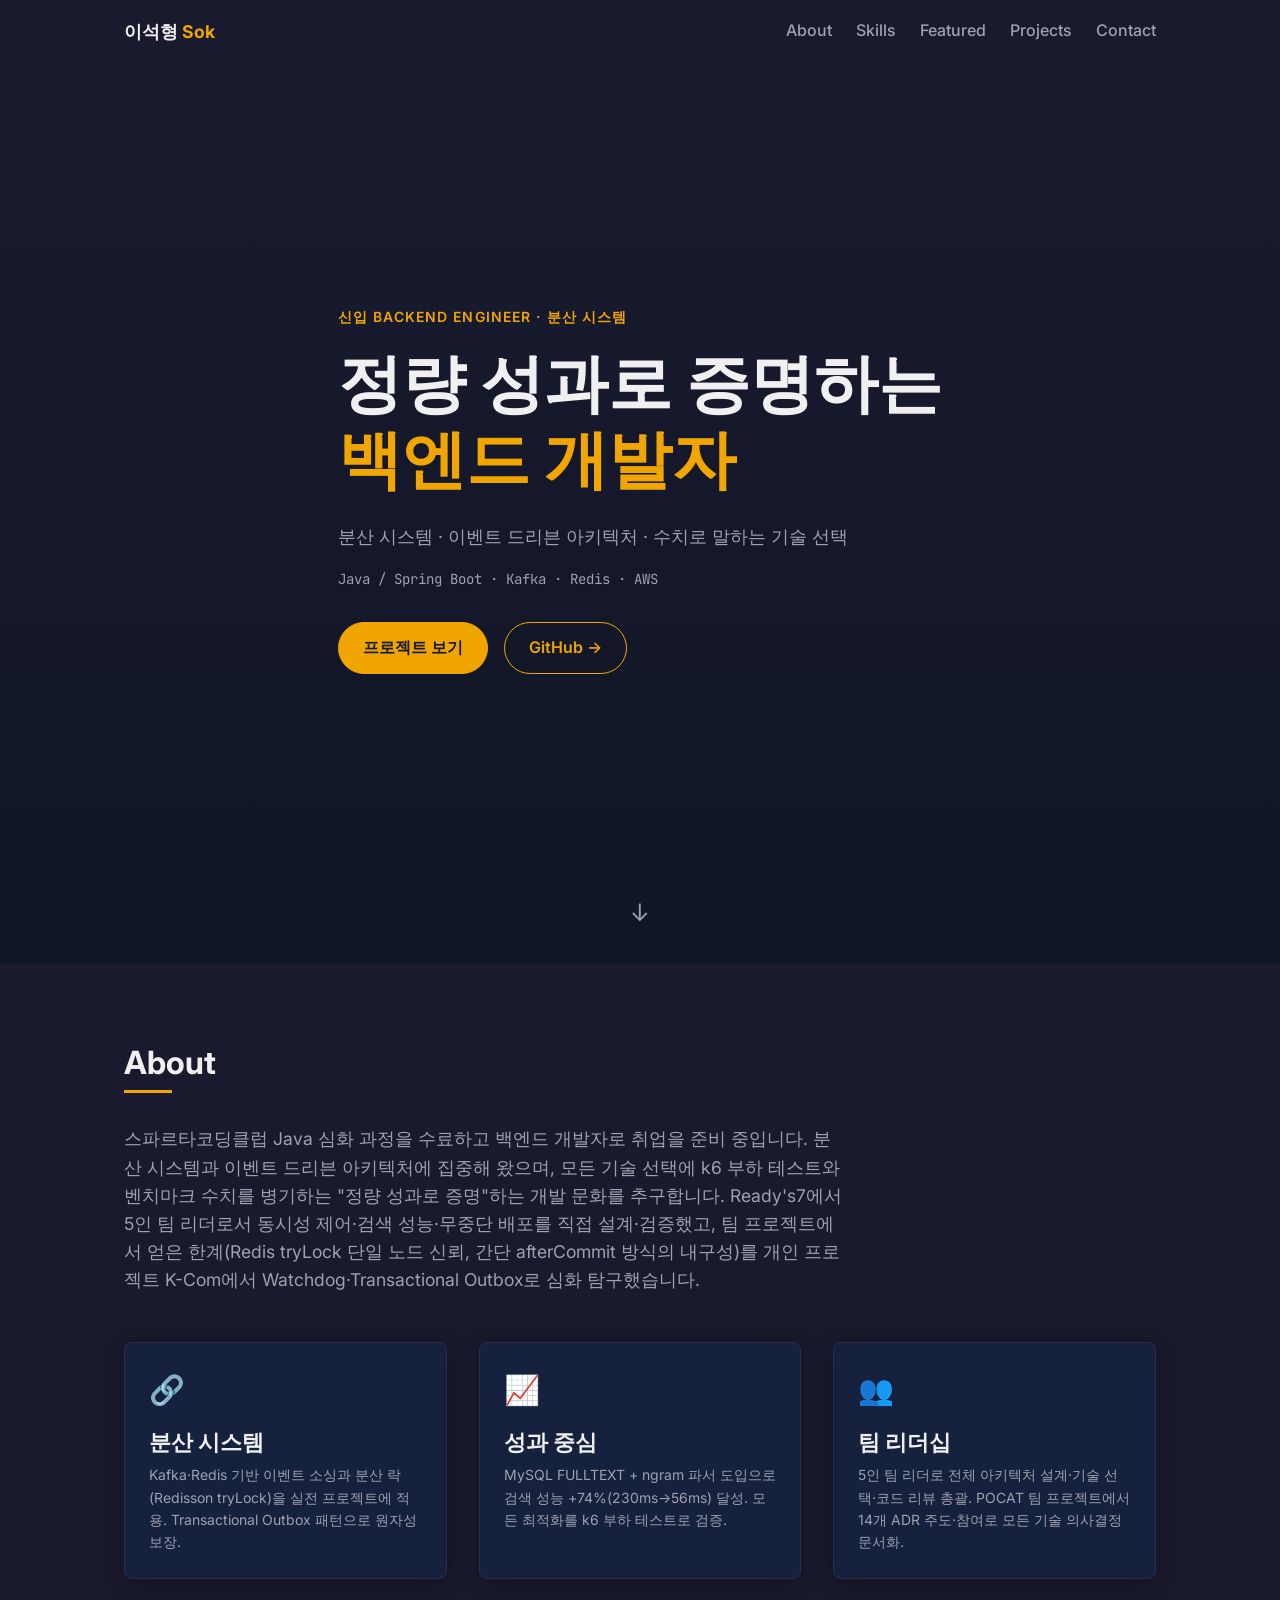
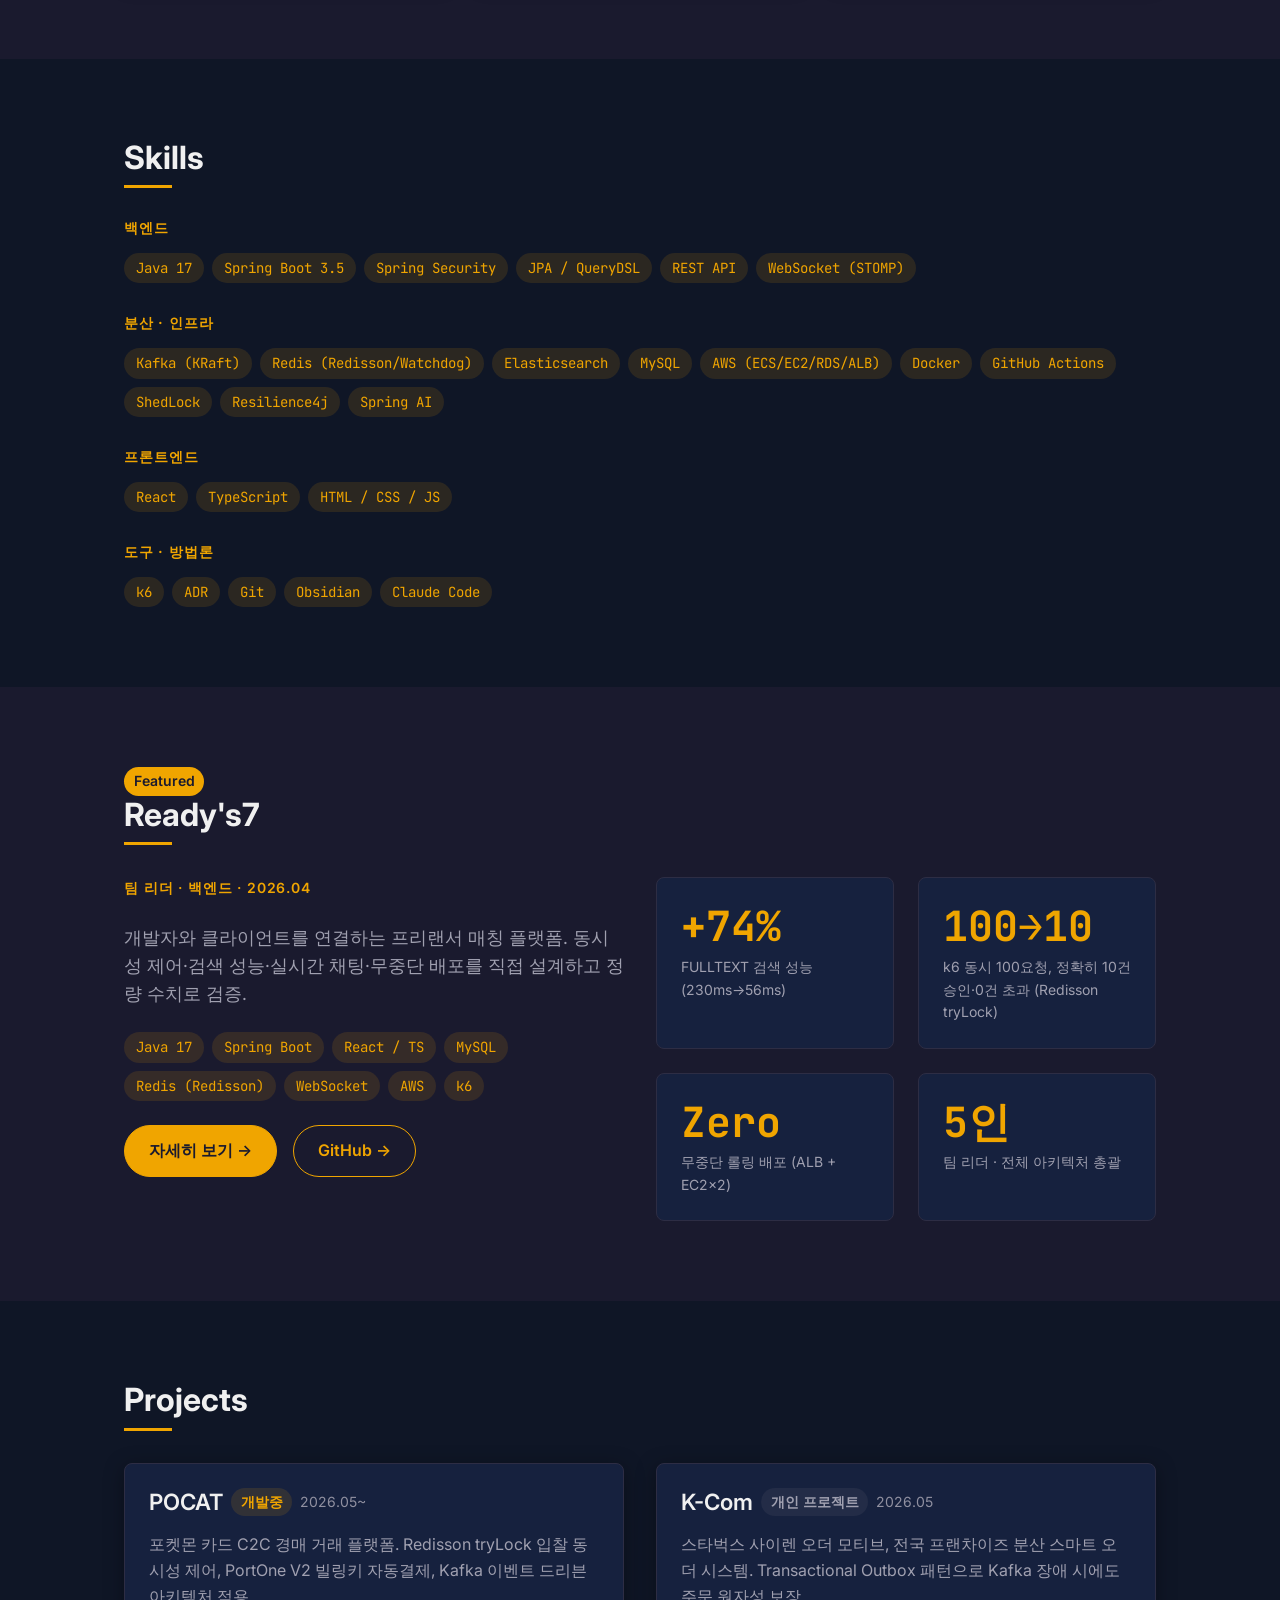
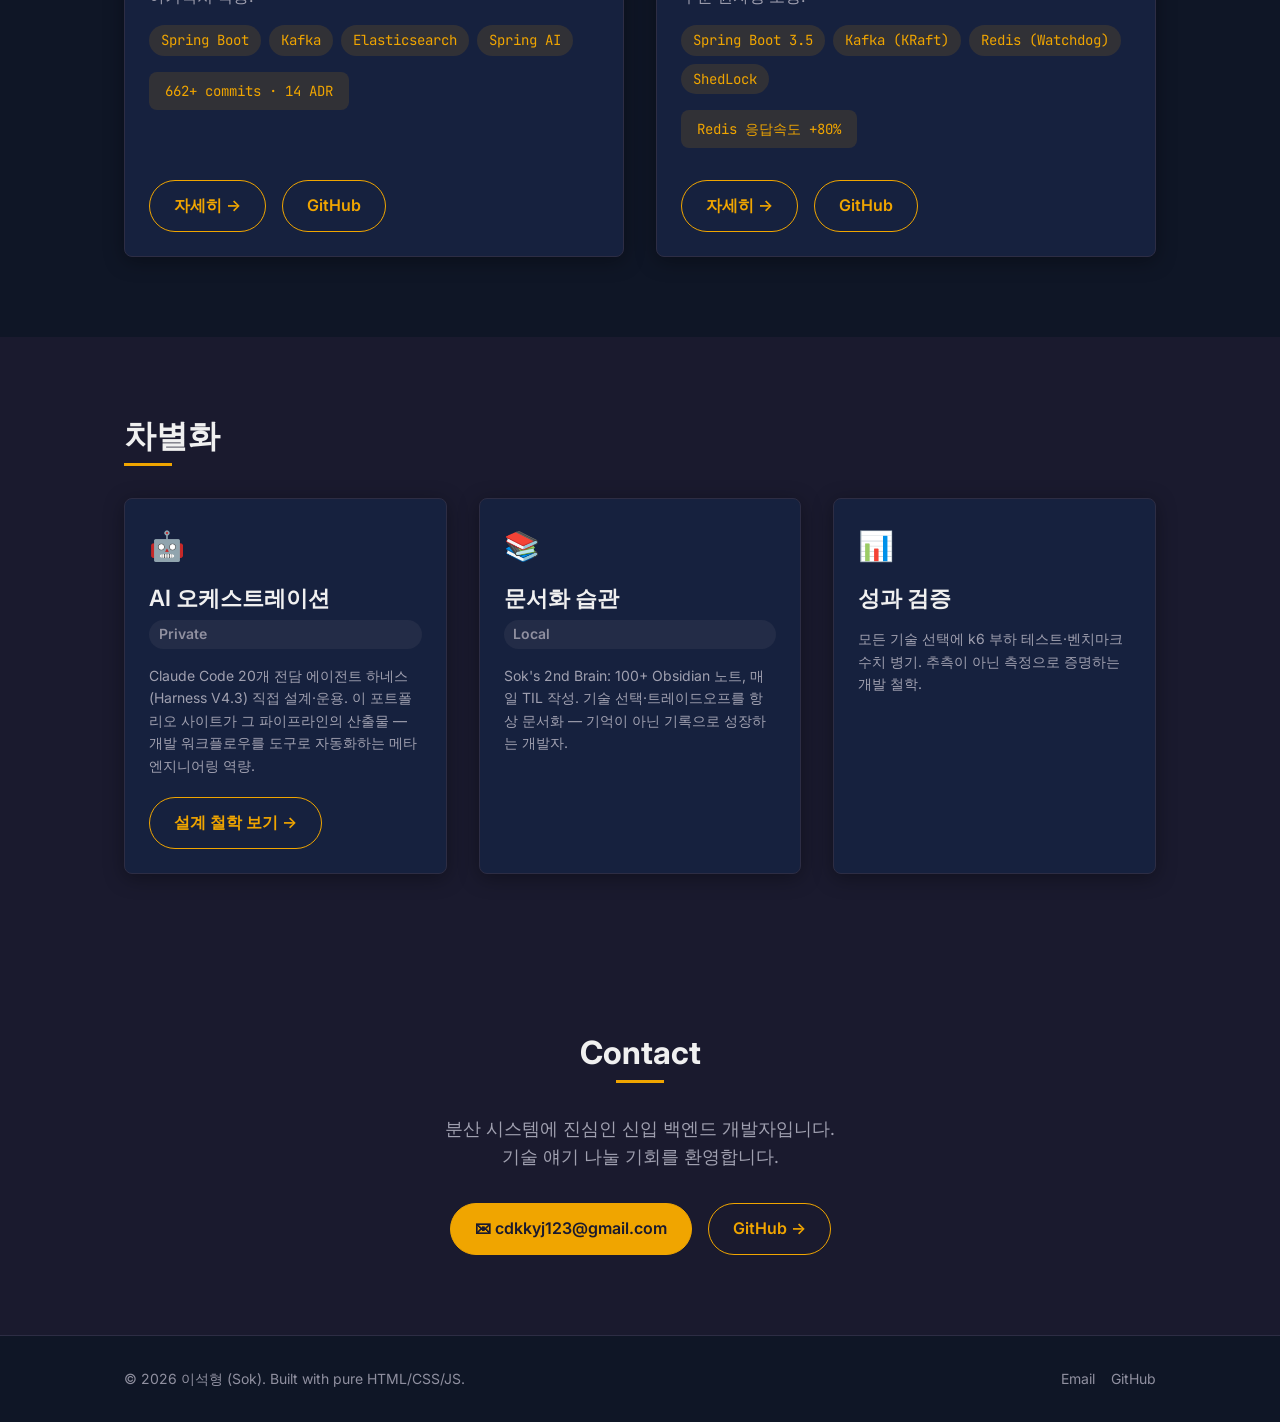
==== index.html @ 7bbac583 "fix: 포트폴리오 소소한 수정 4건 - pocat.html SVG 커밋 수 517 → 662+ - pocat.html meta description PortOne V2·Redis" ====
<!doctype html>
<html lang="ko">
<head>
  <meta charset="utf-8">
  <meta name="viewport" content="width=device-width, initial-scale=1">
  <meta name="description" content="정량 성과로 증명하는 백엔드 개발자 이석형(Sok)의 포트폴리오 — 분산 시스템 · 이벤트 드리븐 아키텍처">
  <meta property="og:title" content="이석형 (Sok) — Backend Engineer Portfolio">
  <meta property="og:description" content="정량 성과로 증명하는 백엔드 개발자 이석형(Sok)의 포트폴리오">
  <title>이석형 (Sok) — Backend Engineer</title>
  <link rel="preconnect" href="https://fonts.googleapis.com">
  <link rel="preconnect" href="https://fonts.gstatic.com" crossorigin>
  <link href="https://fonts.googleapis.com/css2?family=Inter:wght@400;500;600;700&family=JetBrains+Mono:wght@500;700&display=swap" rel="stylesheet">
  <link rel="stylesheet" href="./style.css">
</head>
<body>

  <!-- 고정 상단 내비 -->
  <header class="nav" id="nav">
    <div class="container nav__inner">
      <a class="nav__brand" href="#hero">이석형 <span>Sok</span></a>
      <button class="nav__hamburger" id="navToggle"
              aria-label="메뉴 열기"
              aria-expanded="false"
              aria-controls="nav-menu">
        <span></span><span></span><span></span>
      </button>
      <nav class="nav__menu" id="nav-menu" aria-label="주요 섹션">
        <a class="nav__link" href="#about">About</a>
        <a class="nav__link" href="#skills">Skills</a>
        <a class="nav__link" href="#featured">Featured</a>
        <a class="nav__link" href="#projects">Projects</a>
        <a class="nav__link" href="#contact">Contact</a>
      </nav>
    </div>
  </header>

  <main>

    <!-- Section 1: Hero -->
    <section class="hero" id="hero">
      <div class="container hero__inner">
        <p class="hero__eyebrow">신입 Backend Engineer · 분산 시스템</p>
        <h1 class="hero__title reveal">
          정량 성과로 증명하는<br>
          <span class="accent">백엔드 개발자</span>
        </h1>
        <p class="hero__sub reveal">분산 시스템 · 이벤트 드리븐 아키텍처 · 수치로 말하는 기술 선택</p>
        <p class="hero__stack mono reveal">Java / Spring Boot · Kafka · Redis · AWS</p>
        <div class="hero__cta reveal">
          <a class="btn btn--primary" href="#featured">프로젝트 보기</a>
          <a class="btn btn--ghost" href="https://github.com/cdkkyj123" target="_blank" rel="noopener">GitHub →</a>
        </div>
      </div>
      <a class="hero__scroll" href="#about" aria-label="아래로 스크롤">↓</a>
    </section>

    <!-- Section 2: About -->
    <section class="section" id="about">
      <div class="container">
        <h2 class="section-title reveal">About</h2>
        <p class="about__intro reveal">
          스파르타코딩클럽 Java 심화 과정을 수료하고 백엔드 개발자로 취업을 준비 중입니다.
          분산 시스템과 이벤트 드리븐 아키텍처에 집중해 왔으며, 모든 기술 선택에 k6 부하 테스트와 벤치마크 수치를 병기하는 "정량 성과로 증명"하는 개발 문화를 추구합니다.
          Ready's7에서 5인 팀 리더로서 동시성 제어·검색 성능·무중단 배포를 직접 설계·검증했고, 팀 프로젝트에서 얻은 한계(Redis tryLock 단일 노드 신뢰, 간단 afterCommit 방식의 내구성)를 개인 프로젝트 K-Com에서 Watchdog·Transactional Outbox로 심화 탐구했습니다.
        </p>
        <div class="grid grid--3">

          <article class="card strength reveal">
            <span class="strength__icon">🔗</span>
            <h3>분산 시스템</h3>
            <p>Kafka·Redis 기반 이벤트 소싱과 분산 락(Redisson tryLock)을 실전 프로젝트에 적용. Transactional Outbox 패턴으로 원자성 보장.</p>
          </article>

          <article class="card strength reveal">
            <span class="strength__icon">📈</span>
            <h3>성과 중심</h3>
            <p>MySQL FULLTEXT + ngram 파서 도입으로 검색 성능 +74%(230ms→56ms) 달성. 모든 최적화를 k6 부하 테스트로 검증.</p>
          </article>

          <article class="card strength reveal">
            <span class="strength__icon">👥</span>
            <h3>팀 리더십</h3>
            <p>5인 팀 리더로 전체 아키텍처 설계·기술 선택·코드 리뷰 총괄. POCAT 팀 프로젝트에서 14개 ADR 주도·참여로 모든 기술 의사결정 문서화.</p>
          </article>

        </div>
      </div>
    </section>

    <!-- Section 3: Skills -->
    <section class="section section--alt" id="skills">
      <div class="container">
        <h2 class="section-title reveal">Skills</h2>

        <div class="skills__group reveal">
          <h3 class="skills__cat">백엔드</h3>
          <div class="tag-list">
            <span class="tag">Java 17</span>
            <span class="tag">Spring Boot 3.5</span>
            <span class="tag">Spring Security</span>
            <span class="tag">JPA / QueryDSL</span>
            <span class="tag">REST API</span>
            <span class="tag">WebSocket (STOMP)</span>
          </div>
        </div>

        <div class="skills__group reveal">
          <h3 class="skills__cat">분산 · 인프라</h3>
          <div class="tag-list">
            <span class="tag">Kafka (KRaft)</span>
            <span class="tag">Redis (Redisson/Watchdog)</span>
            <span class="tag">Elasticsearch</span>
            <span class="tag">MySQL</span>
            <span class="tag">AWS (ECS/EC2/RDS/ALB)</span>
            <span class="tag">Docker</span>
            <span class="tag">GitHub Actions</span>
            <span class="tag">ShedLock</span>
            <span class="tag">Resilience4j</span>
            <span class="tag">Spring AI</span>
          </div>
        </div>

        <div class="skills__group reveal">
          <h3 class="skills__cat">프론트엔드</h3>
          <div class="tag-list">
            <span class="tag">React</span>
            <span class="tag">TypeScript</span>
            <span class="tag">HTML / CSS / JS</span>
          </div>
        </div>

        <div class="skills__group reveal">
          <h3 class="skills__cat">도구 · 방법론</h3>
          <div class="tag-list">
            <span class="tag">k6</span>
            <span class="tag">ADR</span>
            <span class="tag">Git</span>
            <span class="tag">Obsidian</span>
            <span class="tag">Claude Code</span>
          </div>
        </div>

      </div>
    </section>

    <!-- Section 4: Featured — Ready's7 -->
    <section class="section" id="featured">
      <div class="container">
        <span class="badge badge--featured">Featured</span>
        <h2 class="section-title reveal">Ready's7</h2>
        <div class="featured__grid">

          <div class="featured__text reveal">
            <p class="featured__role">팀 리더 · 백엔드 · 2026.04</p>
            <p class="featured__desc">개발자와 클라이언트를 연결하는 프리랜서 매칭 플랫폼. 동시성 제어·검색 성능·실시간 채팅·무중단 배포를 직접 설계하고 정량 수치로 검증.</p>
            <div class="tag-list">
              <span class="tag">Java 17</span>
              <span class="tag">Spring Boot</span>
              <span class="tag">React / TS</span>
              <span class="tag">MySQL</span>
              <span class="tag">Redis (Redisson)</span>
              <span class="tag">WebSocket</span>
              <span class="tag">AWS</span>
              <span class="tag">k6</span>
            </div>
            <div class="featured__cta">
              <a class="btn btn--primary" href="./projects/readys7.html">자세히 보기 →</a>
              <a class="btn btn--ghost" href="https://github.com/Ready-s7/Readys7-project" target="_blank" rel="noopener">GitHub →</a>
            </div>
          </div>

          <div class="featured__metrics">
            <div class="metric-card reveal">
              <span class="metric mono">+74%</span>
              <span class="metric__label">FULLTEXT 검색 성능 (230ms→56ms)</span>
            </div>
            <div class="metric-card reveal">
              <span class="metric mono">100→10</span>
              <span class="metric__label">k6 동시 100요청, 정확히 10건 승인·0건 초과 (Redisson tryLock)</span>
            </div>
            <div class="metric-card reveal">
              <span class="metric mono">Zero</span>
              <span class="metric__label">무중단 롤링 배포 (ALB + EC2×2)</span>
            </div>
            <div class="metric-card reveal">
              <span class="metric mono">5인</span>
              <span class="metric__label">팀 리더 · 전체 아키텍처 총괄</span>
            </div>
          </div>

        </div>
      </div>
    </section>

    <!-- Section 5: Projects Grid -->
    <section class="section section--alt" id="projects">
      <div class="container">
        <h2 class="section-title reveal">Projects</h2>
        <div class="grid grid--2">

          <!-- POCAT -->
          <article class="card project reveal">
            <div class="project__head">
              <h3>POCAT</h3>
              <span class="badge badge--wip">개발중</span>
              <span style="font-size:var(--fs-small);color:var(--text-muted);">2026.05~</span>
            </div>
            <p class="project__desc">포켓몬 카드 C2C 경매 거래 플랫폼. Redisson tryLock 입찰 동시성 제어, PortOne V2 빌링키 자동결제, Kafka 이벤트 드리븐 아키텍처 적용.</p>
            <div class="tag-list">
              <span class="tag">Spring Boot</span>
              <span class="tag">Kafka</span>
              <span class="tag">Elasticsearch</span>
              <span class="tag">Spring AI</span>
            </div>
            <div class="project__metrics">662+ commits · 14 ADR</div>
            <div class="project__links">
              <a class="btn btn--ghost" href="./projects/pocat.html">자세히 →</a>
              <a class="btn btn--ghost" href="https://github.com/POCAT-sparta/pocat" target="_blank" rel="noopener">GitHub</a>
            </div>
          </article>

          <!-- K-Com -->
          <article class="card project reveal">
            <div class="project__head">
              <h3>K-Com</h3>
              <span class="badge badge--solo">개인 프로젝트</span>
              <span style="font-size:var(--fs-small);color:var(--text-muted);">2026.05</span>
            </div>
            <p class="project__desc">스타벅스 사이렌 오더 모티브, 전국 프랜차이즈 분산 스마트 오더 시스템. Transactional Outbox 패턴으로 Kafka 장애 시에도 주문 원자성 보장.</p>
            <div class="tag-list">
              <span class="tag">Spring Boot 3.5</span>
              <span class="tag">Kafka (KRaft)</span>
              <span class="tag">Redis (Watchdog)</span>
              <span class="tag">ShedLock</span>
            </div>
            <div class="project__metrics">Redis 응답속도 +80%</div>
            <div class="project__links">
              <a class="btn btn--ghost" href="./projects/kcom.html">자세히 →</a>
              <a class="btn btn--ghost" href="https://github.com/cdkkyj123/k-com-project" target="_blank" rel="noopener">GitHub</a>
            </div>
          </article>

        </div>
      </div>
    </section>

    <!-- Section 6: 차별화 -->
    <section class="section" id="differentiation" aria-labelledby="differentiation-title">
      <div class="container">
        <h2 id="differentiation-title" class="section-title reveal">차별화</h2>
        <div class="grid grid--3">

          <article class="card diff reveal">
            <span class="diff__icon">🤖</span>
            <h3>AI 오케스트레이션</h3>
            <span class="badge badge--private">Private</span>
            <p>Claude Code 20개 전담 에이전트 하네스(Harness V4.3) 직접 설계·운용. 이 포트폴리오 사이트가 그 파이프라인의 산출물 — 개발 워크플로우를 도구로 자동화하는 메타 엔지니어링 역량.</p>
            <div style="margin-top:0.75rem;">
              <a class="btn btn--ghost" href="./projects/harness.html">설계 철학 보기 →</a>
            </div>
          </article>

          <article class="card diff reveal">
            <span class="diff__icon">📚</span>
            <h3>문서화 습관</h3>
            <span class="badge badge--private">Local</span>
            <p>Sok's 2nd Brain: 100+ Obsidian 노트, 매일 TIL 작성. 기술 선택·트레이드오프를 항상 문서화 — 기억이 아닌 기록으로 성장하는 개발자.</p>
          </article>

          <article class="card diff reveal">
            <span class="diff__icon">📊</span>
            <h3>성과 검증</h3>
            <p>모든 기술 선택에 k6 부하 테스트·벤치마크 수치 병기. 추측이 아닌 측정으로 증명하는 개발 철학.</p>
          </article>

        </div>
      </div>
    </section>

    <!-- Section 7: Contact -->
    <section class="section contact" id="contact">
      <div class="container">
        <h2 class="section-title reveal">Contact</h2>
        <p class="contact__closing reveal">분산 시스템에 진심인 신입 백엔드 개발자입니다.<br>기술 얘기 나눌 기회를 환영합니다.</p>
        <div class="contact__links reveal">
          <a class="btn btn--primary" href="mailto:cdkkyj123@gmail.com">✉ cdkkyj123@gmail.com</a>
          <a class="btn btn--ghost" href="https://github.com/cdkkyj123" target="_blank" rel="noopener">GitHub →</a>
        </div>
      </div>
    </section>

  </main>

  <footer class="footer">
    <div class="container footer__inner">
      <p class="footer__copy">© 2026 이석형 (Sok). Built with pure HTML/CSS/JS.</p>
      <div class="footer__links">
        <a class="footer__link" href="mailto:cdkkyj123@gmail.com">Email</a>
        <a class="footer__link" href="https://github.com/cdkkyj123" target="_blank" rel="noopener">GitHub</a>
      </div>
    </div>
  </footer>

  <script src="./main.js" defer></script>
</body>
</html>
---- style.css ----
/* ============================================================
   1. Reset & Box-sizing
   ============================================================ */
*, *::before, *::after {
  box-sizing: border-box;
  margin: 0;
  padding: 0;
}

img, video {
  max-width: 100%;
  display: block;
}

ul, ol {
  list-style: none;
}

/* ============================================================
   2. :root tokens
   ============================================================ */
:root {
  /* Background */
  --bg-base:      #1a1a2e;
  --bg-surface:   #16213e;
  --bg-surface-2: #0f1626;

  /* Text */
  --text-primary:   #f0f0f0;
  --text-secondary: #a0a0b0;
  --text-muted:     #9090a0; /* footer 보조·disabled 전용 — 본문 사용 금지 */

  /* Accent (단일 gold) */
  --accent:        #f0a500;
  --accent-hover:  #ffbb2e;
  --accent-soft:   rgba(240, 165, 0, 0.12);

  /* Borders */
  --border:        #2d2d44;
  --border-hover:  var(--accent);

  /* Status badges */
  --status-done:    #3ddc84;
  --status-wip:     #f0a500;
  --status-private: #9090a0;

  /* Effects */
  --shadow-card:  0 4px 20px rgba(0, 0, 0, 0.35);
  --radius:       8px;
  --radius-pill:  999px;

  /* Typography */
  --font-sans: 'Inter', -apple-system, 'Segoe UI', 'Noto Sans KR', sans-serif;
  --font-mono: 'JetBrains Mono', 'Courier New', monospace;
  --fs-h1:     4rem;
  --fs-h2:     2rem;
  --fs-h3:     1.4rem;
  --fs-body:   1rem;
  --fs-small:  0.875rem;
  --fs-metric: 2.6rem;
  --lh-tight:  1.2;
  --lh-body:   1.6;

  /* Spacing (8px base) */
  --sp-1: 0.5rem;
  --sp-2: 1rem;
  --sp-3: 1.5rem;
  --sp-4: 2rem;
  --sp-5: 3rem;
  --sp-6: 5rem;
  --container-max: 1080px;
}

/* ============================================================
   3. Base elements
   ============================================================ */
html {
  scroll-behavior: smooth;
}

body {
  font-family: var(--font-sans);
  font-size: var(--fs-body);
  line-height: var(--lh-body);
  color: var(--text-primary);
  background-color: var(--bg-base);
  padding-top: 64px;
}

h1, h2, h3, h4, h5, h6 {
  line-height: var(--lh-tight);
  color: var(--text-primary);
}

h1 { font-size: var(--fs-h1); font-weight: 700; }
h2 { font-size: var(--fs-h2); font-weight: 700; }
h3 { font-size: var(--fs-h3); font-weight: 600; }

p {
  color: var(--text-secondary);
  line-height: var(--lh-body);
}

a {
  color: var(--accent);
  text-decoration: none;
  transition: color 0.2s ease;
}

a:hover {
  color: var(--accent-hover);
}

:focus-visible {
  outline: 2px solid var(--accent);
  outline-offset: 2px;
}

.mono {
  font-family: var(--font-mono);
}

.accent {
  color: var(--accent);
}

/* ============================================================
   4. Layout utilities
   ============================================================ */
.container {
  max-width: var(--container-max);
  margin-inline: auto;
  padding-inline: var(--sp-3);
}

.section {
  padding-block: var(--sp-6);
}

.section--alt {
  background: var(--bg-surface-2);
}

.grid {
  display: grid;
  gap: var(--sp-4);
}

.grid--2 {
  grid-template-columns: 1fr 1fr;
}

.grid--3 {
  grid-template-columns: repeat(3, 1fr);
}

/* ============================================================
   5. Components
   ============================================================ */

/* Buttons */
.btn {
  display: inline-flex;
  align-items: center;
  gap: 0.4rem;
  padding: 0.75rem 1.5rem;
  border-radius: var(--radius-pill);
  font-size: var(--fs-body);
  font-weight: 600;
  font-family: var(--font-sans);
  cursor: pointer;
  border: 1px solid transparent;
  transition: background-color 0.2s ease, color 0.2s ease, border-color 0.2s ease;
  text-decoration: none;
  white-space: nowrap;
}

.btn--primary {
  background-color: var(--accent);
  color: var(--bg-base);
  border-color: var(--accent);
}

.btn--primary:hover {
  background-color: var(--accent-hover);
  border-color: var(--accent-hover);
  color: var(--bg-base);
}

.btn--ghost {
  background-color: transparent;
  color: var(--accent);
  border-color: var(--accent);
}

.btn--ghost:hover {
  background-color: var(--accent-soft);
  color: var(--accent-hover);
}

/* Cards */
.card {
  background: var(--bg-surface);
  border: 1px solid var(--border);
  border-radius: var(--radius);
  padding: var(--sp-3);
  box-shadow: var(--shadow-card);
  transition: transform 0.25s ease, border-color 0.25s ease;
}

.card:hover {
  transform: translateY(-4px);
  border-color: var(--accent);
}

/* Tags */
.tag {
  display: inline-block;
  background: var(--accent-soft);
  color: var(--accent);
  font-family: var(--font-mono);
  font-size: var(--fs-small);
  border-radius: var(--radius-pill);
  padding: 0.25rem 0.75rem;
}

.tag-list {
  display: flex;
  gap: var(--sp-1);
  flex-wrap: wrap;
}

/* Badges */
.badge {
  display: inline-block;
  font-size: var(--fs-small);
  font-weight: 600;
  border-radius: var(--radius-pill);
  padding: 0.2rem 0.6rem;
}

.badge--wip {
  background: var(--accent-soft);
  color: var(--status-wip);
}

.badge--done {
  background: rgba(61, 220, 132, 0.12);
  color: var(--status-done);
}

.badge--private {
  background: rgba(108, 108, 122, 0.15);
  color: var(--status-private);
}

.badge--solo {
  background: rgba(108, 108, 122, 0.15);
  color: var(--text-secondary);
}

.badge--featured {
  background: var(--accent);
  color: var(--bg-base);
}

/* Metrics */
.metric {
  display: block;
  font-family: var(--font-mono);
  font-size: var(--fs-metric);
  color: var(--accent);
  font-weight: 700;
  line-height: var(--lh-tight);
}

.metric__label {
  display: block;
  font-size: var(--fs-small);
  color: var(--text-secondary);
  margin-top: 0.25rem;
  line-height: var(--lh-body);
}

.metric-card {
  background: var(--bg-surface);
  border: 1px solid var(--border);
  border-radius: var(--radius);
  padding: var(--sp-3);
  transition: transform 0.25s ease, border-color 0.25s ease;
}

.metric-card:hover {
  transform: translateY(-4px);
  border-color: var(--accent);
}

/* Section titles */
.section-title {
  font-size: var(--fs-h2);
  font-weight: 700;
  line-height: var(--lh-tight);
  margin-bottom: var(--sp-4);
  color: var(--text-primary);
}

.section-title::after {
  content: '';
  display: block;
  width: 48px;
  height: 3px;
  background: var(--accent);
  margin-top: 8px;
}

/* ============================================================
   6. Nav
   ============================================================ */
.nav {
  position: fixed;
  top: 0;
  left: 0;
  right: 0;
  z-index: 100;
  background: transparent;
  transition: background 0.3s ease, box-shadow 0.3s ease;
}

.nav--scrolled {
  background: var(--bg-surface);
  box-shadow: 0 2px 20px rgba(0, 0, 0, 0.4);
}

.nav__inner {
  display: flex;
  align-items: center;
  justify-content: space-between;
  height: 64px;
}

.nav__brand {
  font-size: 1.1rem;
  font-weight: 700;
  color: var(--text-primary);
  text-decoration: none;
  transition: color 0.2s ease;
}

.nav__brand:hover {
  color: var(--accent);
}

.nav__brand span {
  color: var(--accent);
}

.nav__menu {
  display: flex;
  align-items: center;
  gap: var(--sp-3);
}

.nav__link {
  color: var(--text-secondary);
  font-size: var(--fs-body);
  font-weight: 500;
  text-decoration: none;
  transition: color 0.2s ease;
  padding: 0.25rem 0;
  border-bottom: 2px solid transparent;
}

.nav__link:hover,
.nav__link.active {
  color: var(--accent);
}

.nav__link.active {
  border-bottom-color: var(--accent);
}

.nav__back {
  font-size: var(--fs-small);
}

/* Hamburger — hidden on desktop */
.nav__hamburger {
  display: none;
}

/* Detail page nav */
.nav--detail {
  background: var(--bg-surface);
  border-bottom: 1px solid var(--border);
}

/* ============================================================
   7. Sections (index)
   ============================================================ */

/* Hero */
.hero {
  min-height: 100vh;
  display: flex;
  align-items: center;
  background: linear-gradient(180deg, var(--bg-base), var(--bg-surface-2));
  position: relative;
}

.hero__inner {
  padding-block: var(--sp-6);
}

.hero__eyebrow {
  font-size: var(--fs-small);
  font-weight: 600;
  color: var(--accent);
  letter-spacing: 0.08em;
  text-transform: uppercase;
  margin-bottom: var(--sp-2);
}

.hero__title {
  font-size: var(--fs-h1);
  font-weight: 700;
  line-height: var(--lh-tight);
  margin-bottom: var(--sp-3);
  color: var(--text-primary);
}

.hero__sub {
  font-size: 1.15rem;
  color: var(--text-secondary);
  max-width: 600px;
  margin-bottom: var(--sp-2);
  line-height: var(--lh-body);
}

.hero__stack {
  font-family: var(--font-mono);
  font-size: var(--fs-small);
  color: var(--text-secondary);
  margin-bottom: var(--sp-4);
}

.hero__cta {
  display: flex;
  gap: var(--sp-2);
  flex-wrap: wrap;
  margin-bottom: var(--sp-5);
}

.hero__scroll {
  position: absolute;
  bottom: var(--sp-4);
  left: 50%;
  transform: translateX(-50%);
  font-size: 1.5rem;
  color: var(--text-secondary);
  text-decoration: none;
  transition: color 0.2s ease, transform 0.2s ease;
}

.hero__scroll:hover {
  color: var(--accent);
  transform: translateX(-50%) translateY(4px);
}

/* About */
.about__intro {
  font-size: 1.1rem;
  color: var(--text-secondary);
  max-width: 720px;
  margin-bottom: var(--sp-5);
  line-height: var(--lh-body);
}

.strength {
  display: flex;
  flex-direction: column;
  gap: var(--sp-1);
}

.strength__icon {
  font-size: 1.8rem;
  margin-bottom: var(--sp-1);
}

.strength h3 {
  color: var(--text-primary);
  font-size: var(--fs-h3);
}

.strength p {
  color: var(--text-secondary);
  font-size: var(--fs-small);
}

/* Skills */
.skills__group {
  margin-bottom: var(--sp-4);
}

.skills__group:last-child {
  margin-bottom: 0;
}

.skills__cat {
  font-size: var(--fs-small);
  font-weight: 700;
  color: var(--accent);
  text-transform: uppercase;
  letter-spacing: 0.08em;
  margin-bottom: var(--sp-2);
}

/* Featured */
.featured__grid {
  display: grid;
  grid-template-columns: 1fr 1fr;
  gap: var(--sp-4);
  align-items: start;
}

.featured__text {
  display: flex;
  flex-direction: column;
  gap: var(--sp-3);
}

.featured__role {
  font-size: var(--fs-small);
  font-weight: 600;
  color: var(--accent);
  text-transform: uppercase;
  letter-spacing: 0.06em;
}

.featured__desc {
  font-size: 1.1rem;
  color: var(--text-secondary);
  line-height: var(--lh-body);
}

.featured__metrics {
  display: grid;
  grid-template-columns: 1fr 1fr;
  gap: var(--sp-3);
}

.featured__cta {
  display: flex;
  gap: var(--sp-2);
  flex-wrap: wrap;
}

/* Projects */
.project {
  display: flex;
  flex-direction: column;
  gap: var(--sp-2);
}

.project__head {
  display: flex;
  align-items: center;
  gap: var(--sp-1);
  flex-wrap: wrap;
}

.project__head h3 {
  color: var(--text-primary);
  font-size: var(--fs-h3);
}

.project__desc {
  color: var(--text-secondary);
  font-size: var(--fs-body);
  line-height: var(--lh-body);
}

.project__metrics {
  font-family: var(--font-mono);
  font-size: var(--fs-small);
  color: var(--accent);
  padding: var(--sp-1) var(--sp-2);
  background: var(--accent-soft);
  border-radius: var(--radius);
  align-self: flex-start;
}

.project__links {
  display: flex;
  gap: var(--sp-2);
  flex-wrap: wrap;
  margin-top: auto;
  padding-top: var(--sp-2);
}

/* Differentiation */
.diff {
  display: flex;
  flex-direction: column;
  gap: var(--sp-1);
}

.diff__icon {
  font-size: 1.8rem;
  margin-bottom: var(--sp-1);
}

.diff h3 {
  color: var(--text-primary);
  font-size: var(--fs-h3);
}

.diff p {
  color: var(--text-secondary);
  font-size: var(--fs-small);
  line-height: var(--lh-body);
  margin-top: var(--sp-1);
}

/* Contact */
.contact {
  text-align: center;
}

.contact .section-title::after {
  margin-inline: auto;
}

.contact__closing {
  font-size: 1.1rem;
  color: var(--text-secondary);
  max-width: 500px;
  margin-inline: auto;
  margin-bottom: var(--sp-4);
}

.contact__links {
  display: flex;
  justify-content: center;
  gap: var(--sp-2);
  flex-wrap: wrap;
}

/* Footer */
.footer {
  background: var(--bg-surface-2);
  padding-block: var(--sp-4);
  border-top: 1px solid var(--border);
}

.footer__inner {
  display: flex;
  align-items: center;
  justify-content: space-between;
  flex-wrap: wrap;
  gap: var(--sp-2);
}

.footer__copy {
  font-size: var(--fs-small);
  color: var(--text-muted);
}

.footer__links {
  display: flex;
  gap: var(--sp-2);
}

.footer__link {
  font-size: var(--fs-small);
  color: var(--text-muted);
  text-decoration: none;
  transition: color 0.2s ease;
}

.footer__link:hover {
  color: var(--accent);
}

/* ============================================================
   8. Detail pages
   ============================================================ */
.detail {
  padding-top: var(--sp-5);
  padding-bottom: var(--sp-6);
}

.detail__header {
  padding-block: var(--sp-5);
  border-bottom: 1px solid var(--border);
  margin-bottom: var(--sp-5);
}

.detail__header h1 {
  font-size: var(--fs-h1);
  margin-bottom: var(--sp-2);
}

.detail__role {
  font-size: var(--fs-small);
  font-weight: 600;
  color: var(--accent);
  text-transform: uppercase;
  letter-spacing: 0.06em;
  margin-bottom: var(--sp-1);
}

.detail__desc {
  font-size: 1.1rem;
  color: var(--text-secondary);
  margin-bottom: var(--sp-3);
}

.detail__block {
  margin-bottom: var(--sp-5);
  padding-bottom: var(--sp-5);
  border-bottom: 1px solid var(--border);
}

.detail__block:last-child {
  border-bottom: none;
}

.chapter {
  background: var(--bg-surface);
  border-left: 3px solid var(--accent);
  padding: var(--sp-3);
  border-radius: var(--radius);
  margin-bottom: var(--sp-3);
}

.chapter:last-child {
  margin-bottom: 0;
}

.chapter h3 {
  font-size: 1.1rem;
  color: var(--text-primary);
  margin-bottom: var(--sp-2);
}

.chapter p {
  color: var(--text-secondary);
  font-size: var(--fs-body);
  margin-bottom: var(--sp-1);
  line-height: var(--lh-body);
}

.chapter p:last-of-type {
  margin-bottom: 0;
}

.chapter .metric {
  font-size: 1.4rem;
  margin-top: var(--sp-2);
  display: inline-block;
  padding: 0.25rem 0.75rem;
  background: var(--accent-soft);
  border-radius: var(--radius);
}

.detail-nav {
  background: var(--bg-surface);
  border-bottom: 1px solid var(--border);
}

.current-status {
  display: inline-block;
  padding: var(--sp-2) var(--sp-3);
  background: var(--accent-soft);
  border: 1px solid var(--accent);
  border-radius: var(--radius);
  color: var(--text-secondary);
  font-size: var(--fs-body);
  margin-top: var(--sp-2);
}

/* ============================================================
   9. Animation
   ============================================================ */
.reveal {
  opacity: 0;
  transform: translateY(20px);
  transition: opacity 0.4s ease, transform 0.4s ease;
}

.reveal.is-visible {
  opacity: 1;
  transform: none;
}

/* 404 page */
.page-404 {
  display: flex;
  align-items: center;
  justify-content: center;
  min-height: 100vh;
  padding-top: 0;
}

.not-found {
  text-align: center;
  display: flex;
  flex-direction: column;
  align-items: center;
  gap: var(--sp-3);
}

.not-found__code {
  font-family: var(--font-mono);
  font-size: 6rem;
  color: var(--accent);
  line-height: 1;
  font-weight: 700;
}

.not-found__msg {
  color: var(--text-secondary);
  font-size: var(--fs-h3);
}

.not-found h1 {
  font-size: var(--fs-h2);
  color: var(--text-primary);
}

.not-found__sub {
  color: var(--text-secondary);
  font-size: var(--fs-body);
  margin-top: calc(var(--sp-1) * -1);
}

/* ============================================================
   10. Responsive (@media max-width: 768px)
   ============================================================ */
@media (max-width: 768px) {
  :root {
    --fs-h1:     2.4rem;
    --fs-h2:     1.6rem;
    --fs-metric: 2rem;
    --sp-6:      3rem;
  }

  .grid--2,
  .grid--3,
  .featured__grid {
    grid-template-columns: 1fr;
  }

  .featured__metrics {
    grid-template-columns: 1fr 1fr;
  }

  .container {
    padding-inline: var(--sp-2);
  }

  .btn {
    min-height: 44px;
  }

  .hero__cta,
  .contact__links {
    flex-direction: column;
    align-items: flex-start;
  }

  .contact .contact__links {
    align-items: center;
  }

  .footer__inner {
    flex-direction: column;
    align-items: flex-start;
  }

  .footer__links {
    flex-direction: column;
    gap: var(--sp-1);
  }

  /* Hamburger — show on mobile */
  .nav__hamburger {
    display: flex;
    flex-direction: column;
    gap: 5px;
    cursor: pointer;
    background: none;
    border: none;
    padding: 10px;
    min-width: 44px;
    min-height: 44px;
    justify-content: center;
    align-items: center;
    z-index: 101;
  }

  .nav__hamburger span {
    display: block;
    width: 24px;
    height: 2px;
    background: var(--text-primary);
    border-radius: 2px;
    transition: background 0.2s ease;
  }

  /* Nav menu hidden by default on mobile */
  .nav__menu {
    display: none;
    position: absolute;
    top: 100%;
    left: 0;
    right: 0;
    flex-direction: column;
    background: var(--bg-surface);
    padding: var(--sp-3);
    border-bottom: 1px solid var(--border);
    gap: var(--sp-2);
    box-shadow: 0 8px 20px rgba(0, 0, 0, 0.4);
  }

  /* Show menu when nav--open */
  .nav--open .nav__menu {
    display: flex;
  }

  .detail__header h1 {
    font-size: 2.2rem;
  }
}

/* prefers-reduced-motion */
@media (prefers-reduced-motion: reduce) {
  *, *::before, *::after {
    transition: none !important;
    animation: none !important;
  }

  .reveal {
    opacity: 1 !important;
    transform: none !important;
  }
}
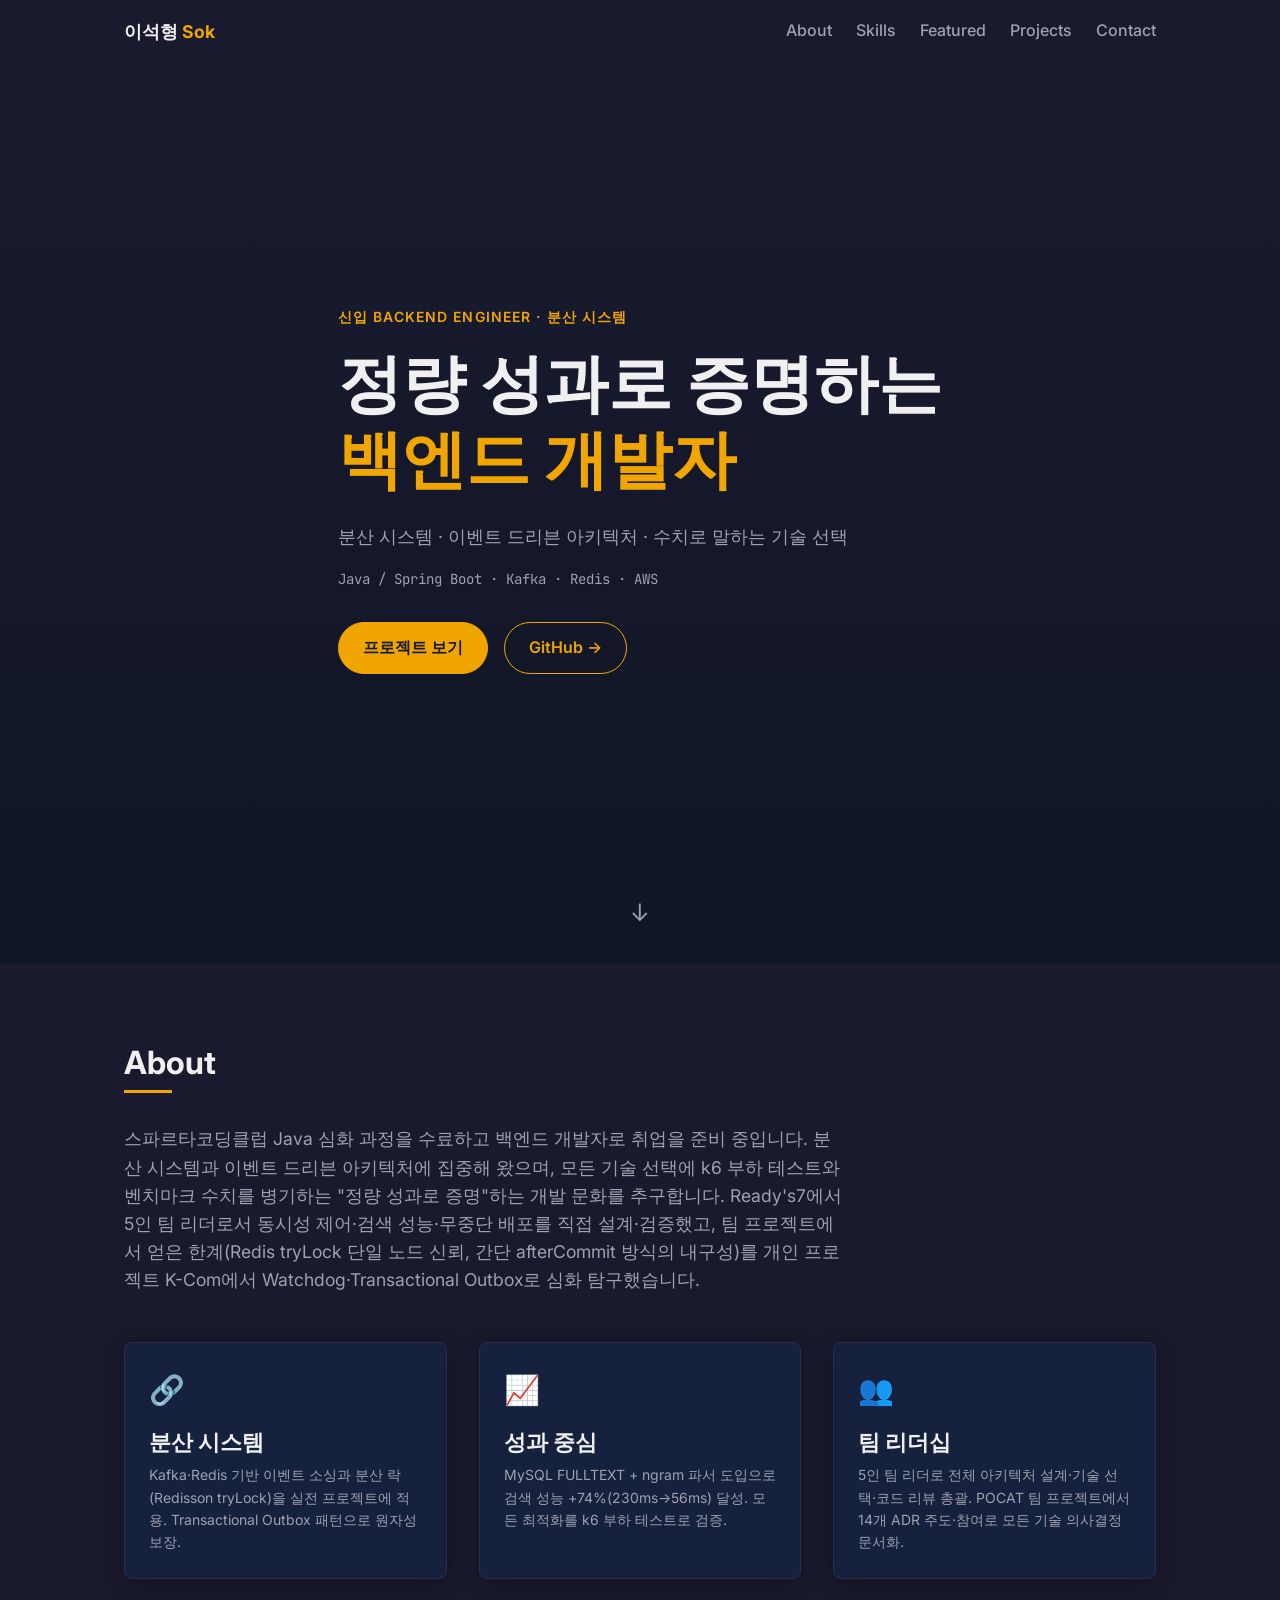
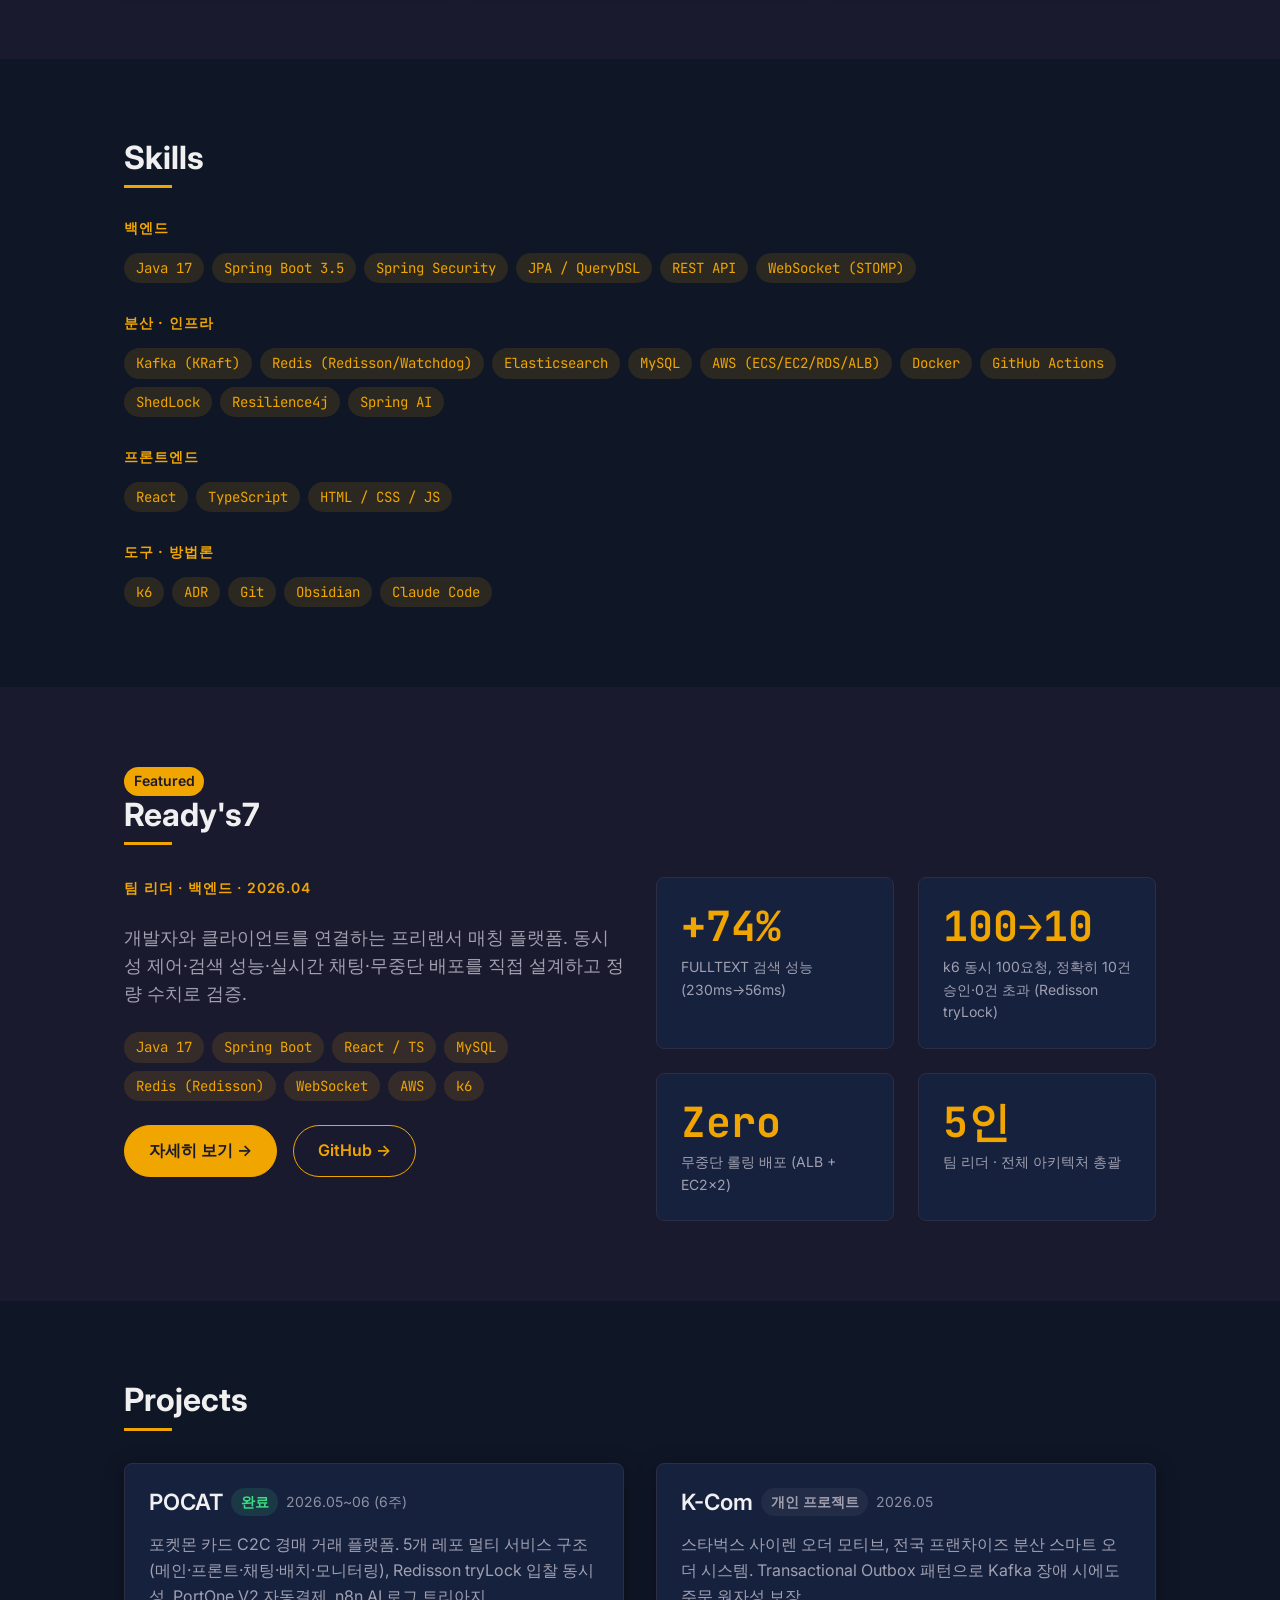
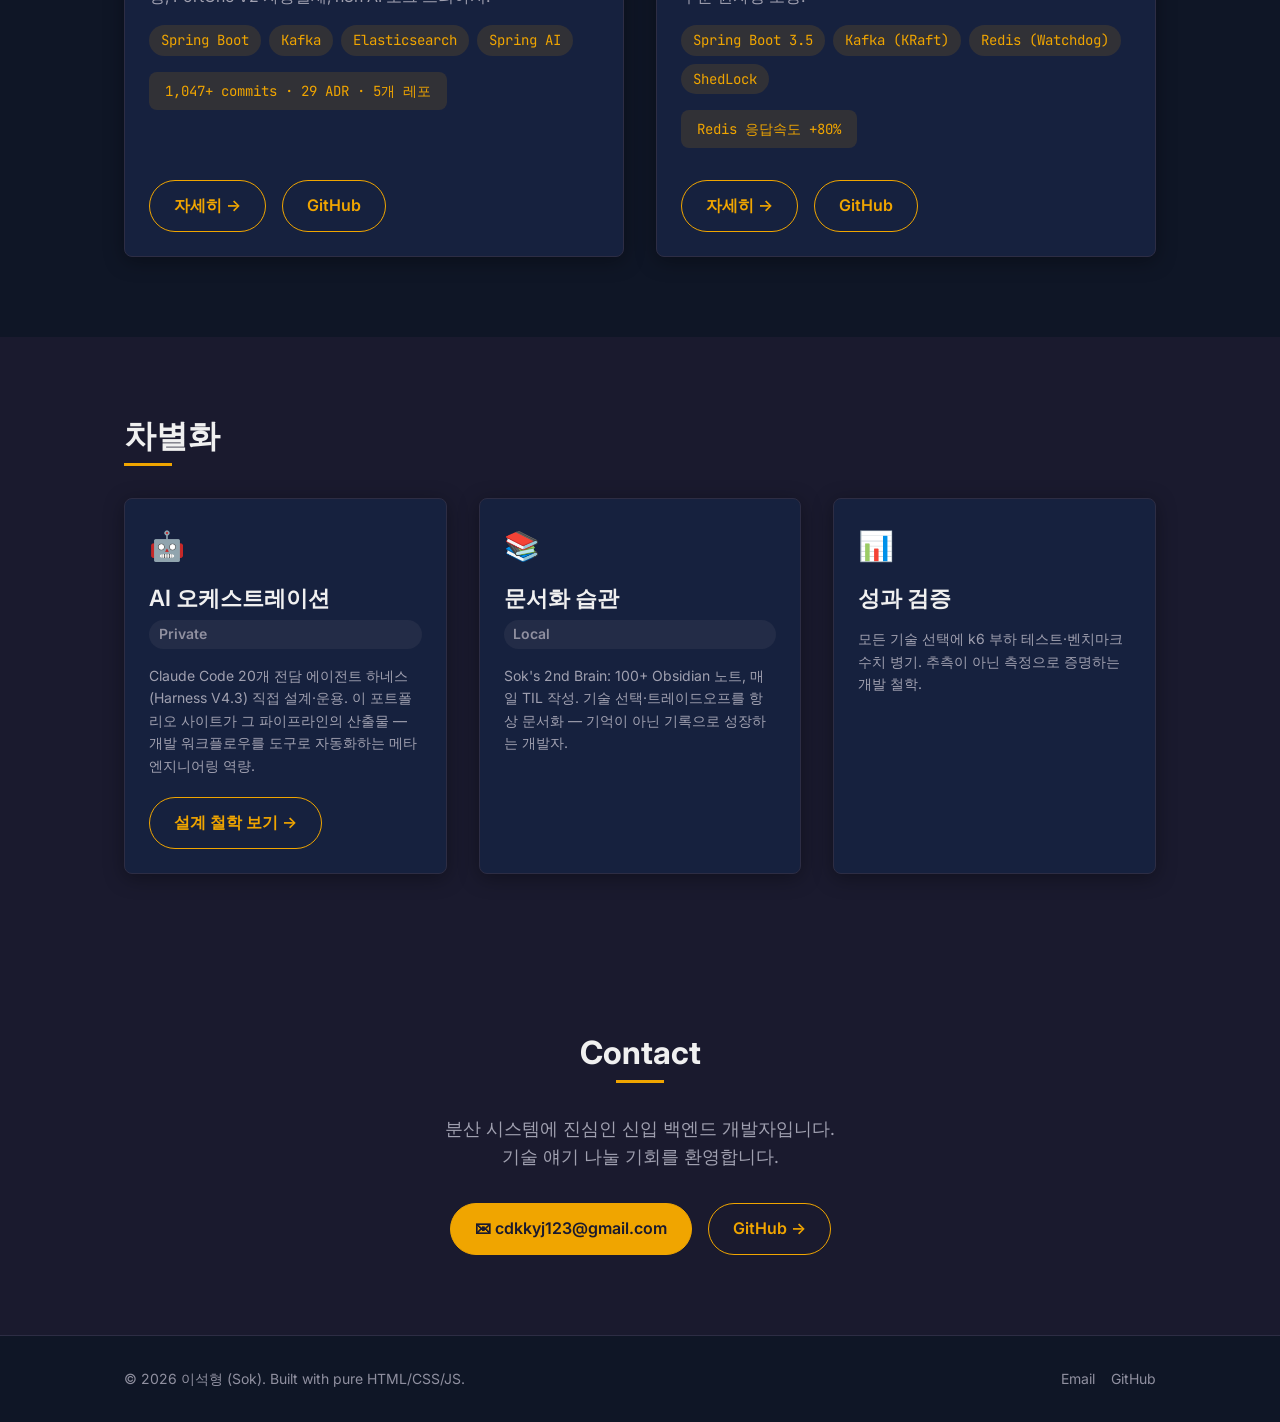
==== commit 9549afbf: "feat(pocat): 프로젝트 완료 — 5개 레포 멀티 서비스 구조 전면 반영 5개 레포(pocat, pocat-front, pocat-worker, pocat-batch, ai" ====
--- a/index.html
+++ b/index.html
@@ -202,17 +202,17 @@
           <article class="card project reveal">
             <div class="project__head">
               <h3>POCAT</h3>
-              <span class="badge badge--wip">개발중</span>
-              <span style="font-size:var(--fs-small);color:var(--text-muted);">2026.05~</span>
-            </div>
-            <p class="project__desc">포켓몬 카드 C2C 경매 거래 플랫폼. Redisson tryLock 입찰 동시성 제어, PortOne V2 빌링키 자동결제, Kafka 이벤트 드리븐 아키텍처 적용.</p>
+              <span class="badge badge--done">완료</span>
+              <span style="font-size:var(--fs-small);color:var(--text-muted);">2026.05~06 (6주)</span>
+            </div>
+            <p class="project__desc">포켓몬 카드 C2C 경매 거래 플랫폼. 5개 레포 멀티 서비스 구조(메인·프론트·채팅·배치·모니터링), Redisson tryLock 입찰 동시성, PortOne V2 자동결제, n8n AI 로그 트리아지.</p>
             <div class="tag-list">
               <span class="tag">Spring Boot</span>
               <span class="tag">Kafka</span>
               <span class="tag">Elasticsearch</span>
               <span class="tag">Spring AI</span>
             </div>
-            <div class="project__metrics">662+ commits · 14 ADR</div>
+            <div class="project__metrics">1,047+ commits · 29 ADR · 5개 레포</div>
             <div class="project__links">
               <a class="btn btn--ghost" href="./projects/pocat.html">자세히 →</a>
               <a class="btn btn--ghost" href="https://github.com/POCAT-sparta/pocat" target="_blank" rel="noopener">GitHub</a>
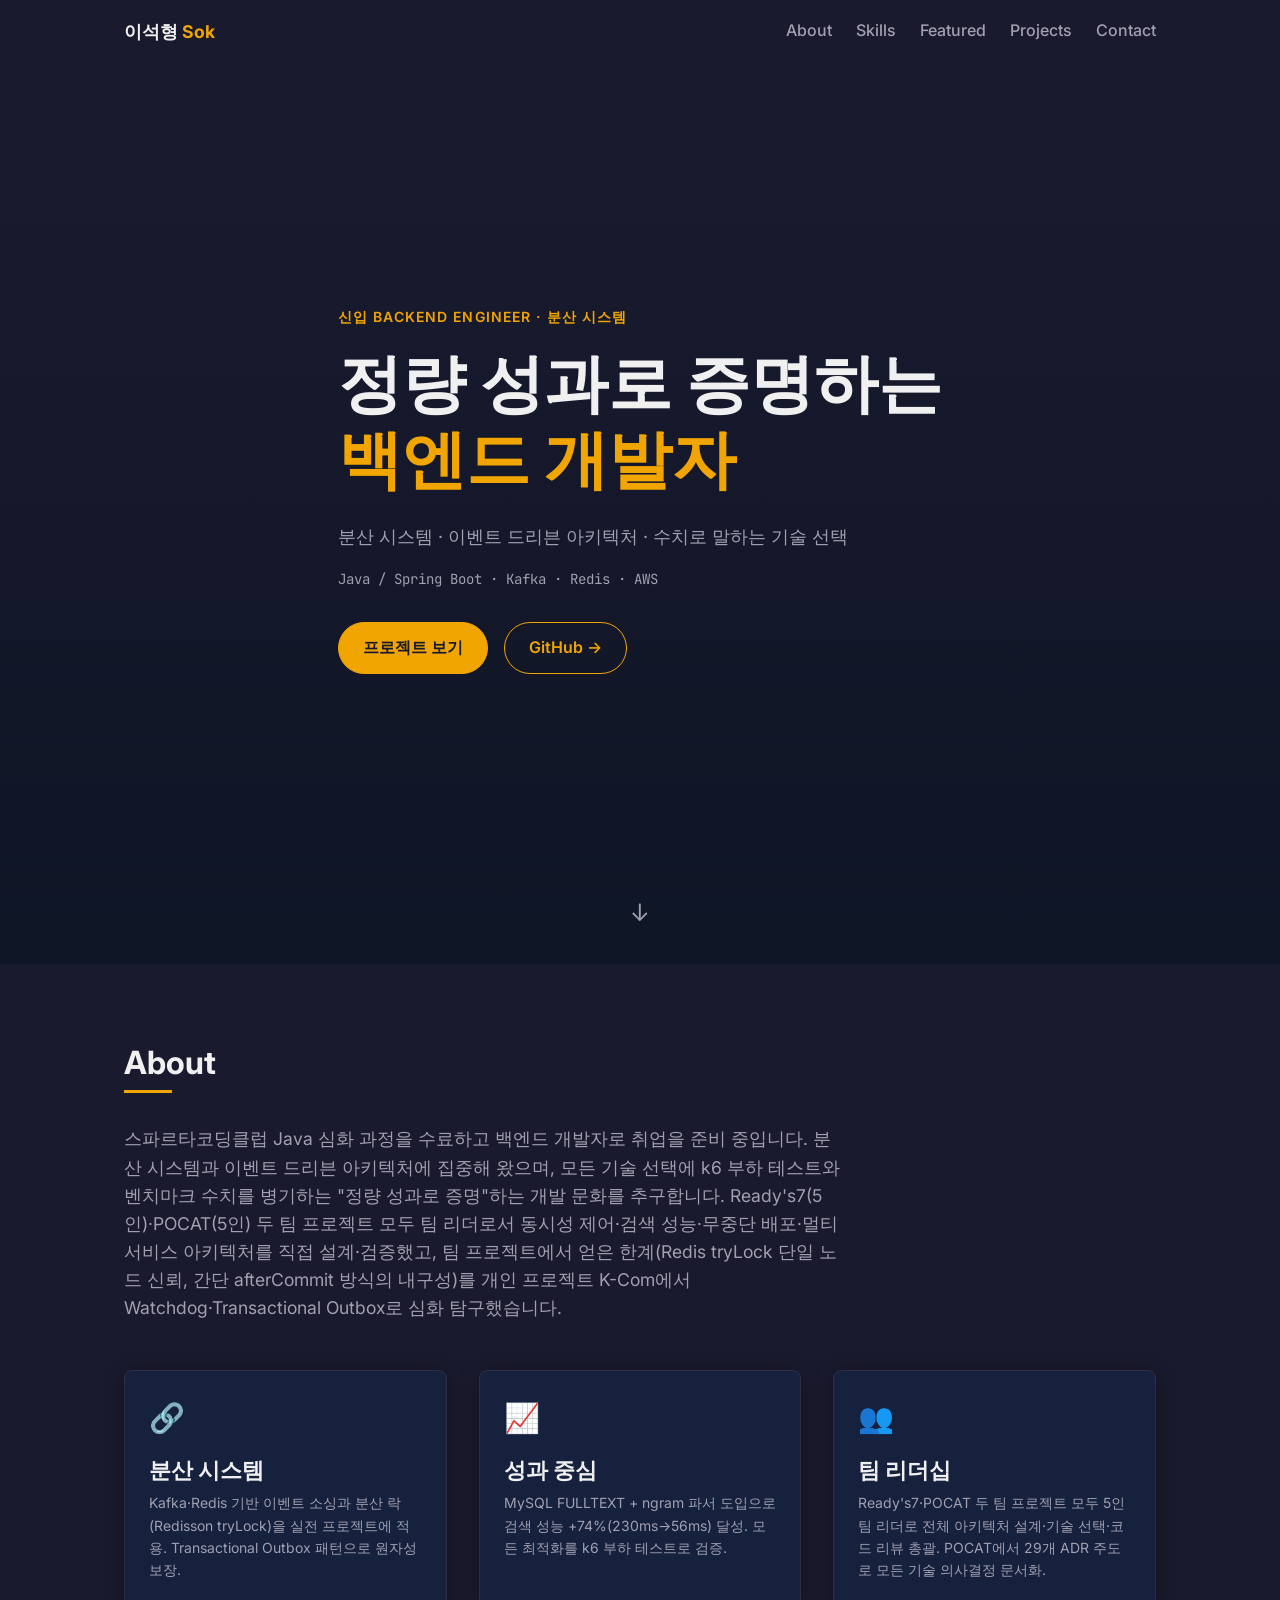
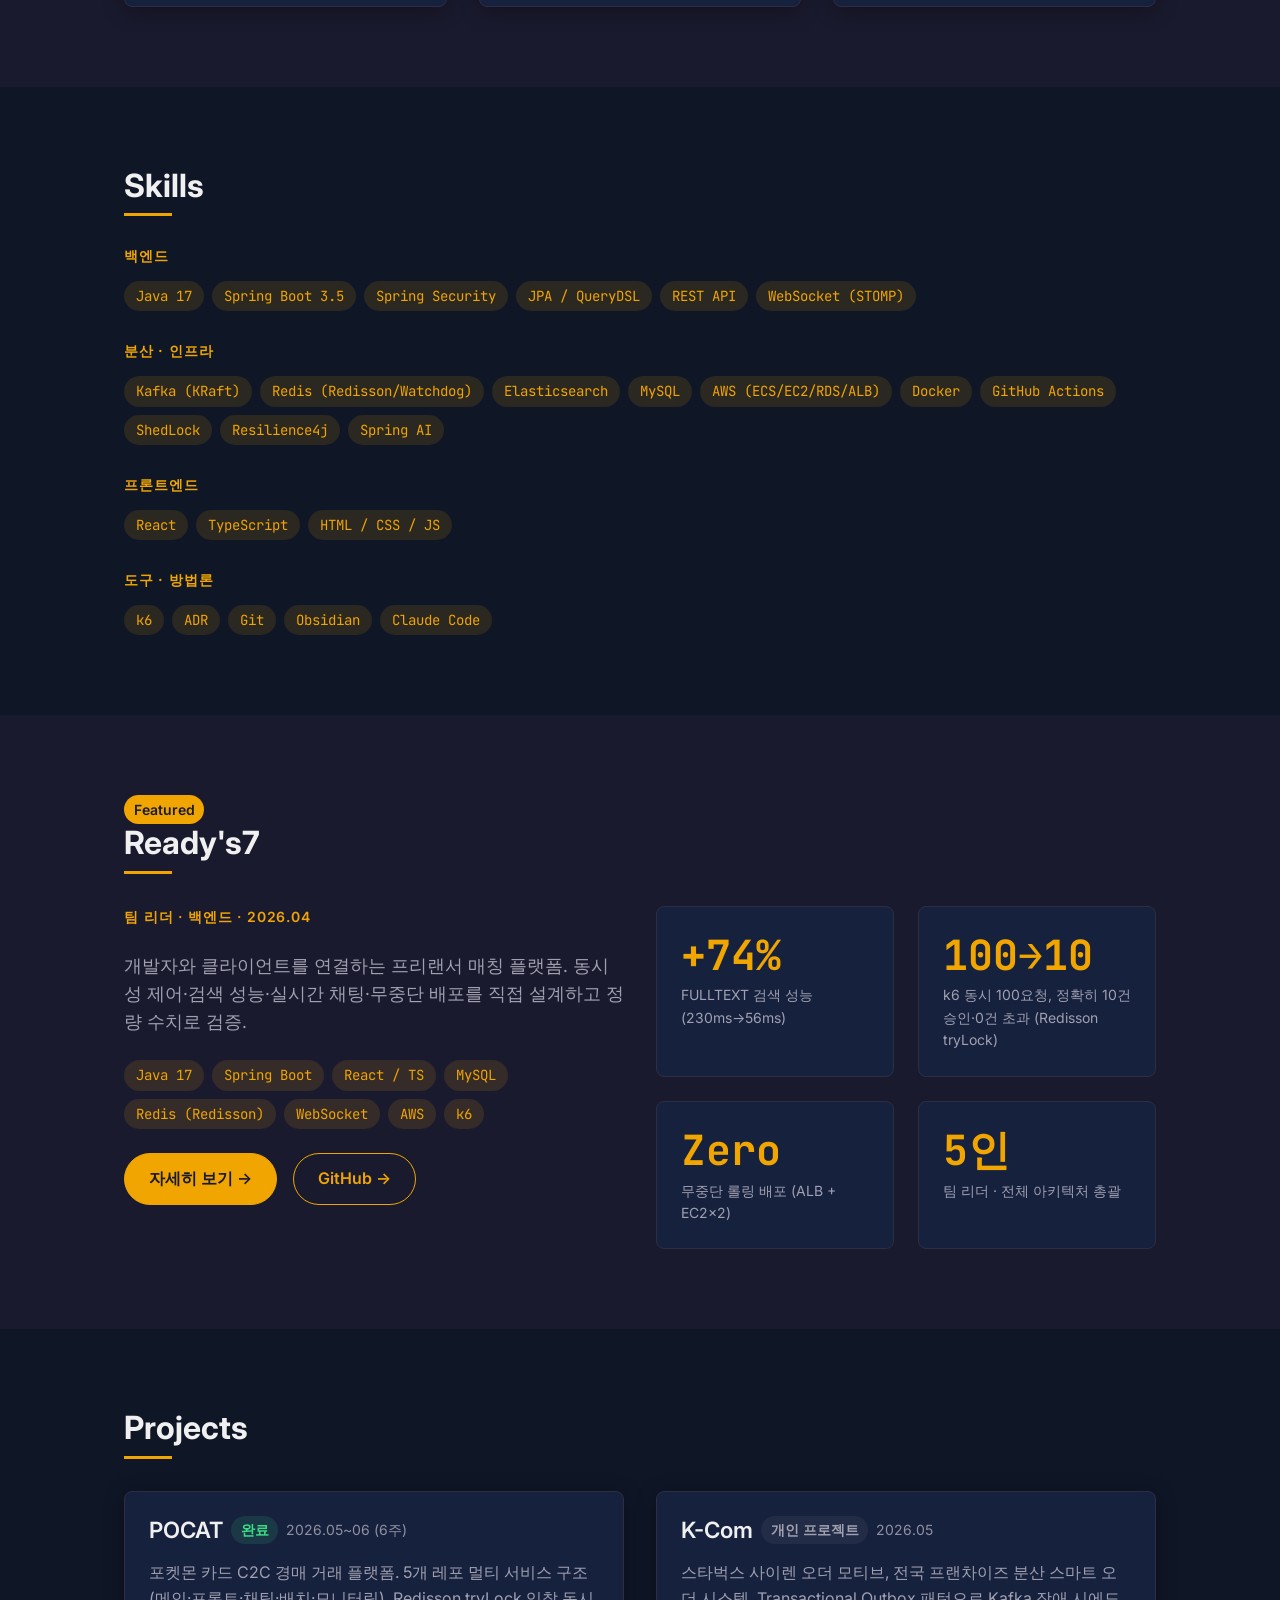
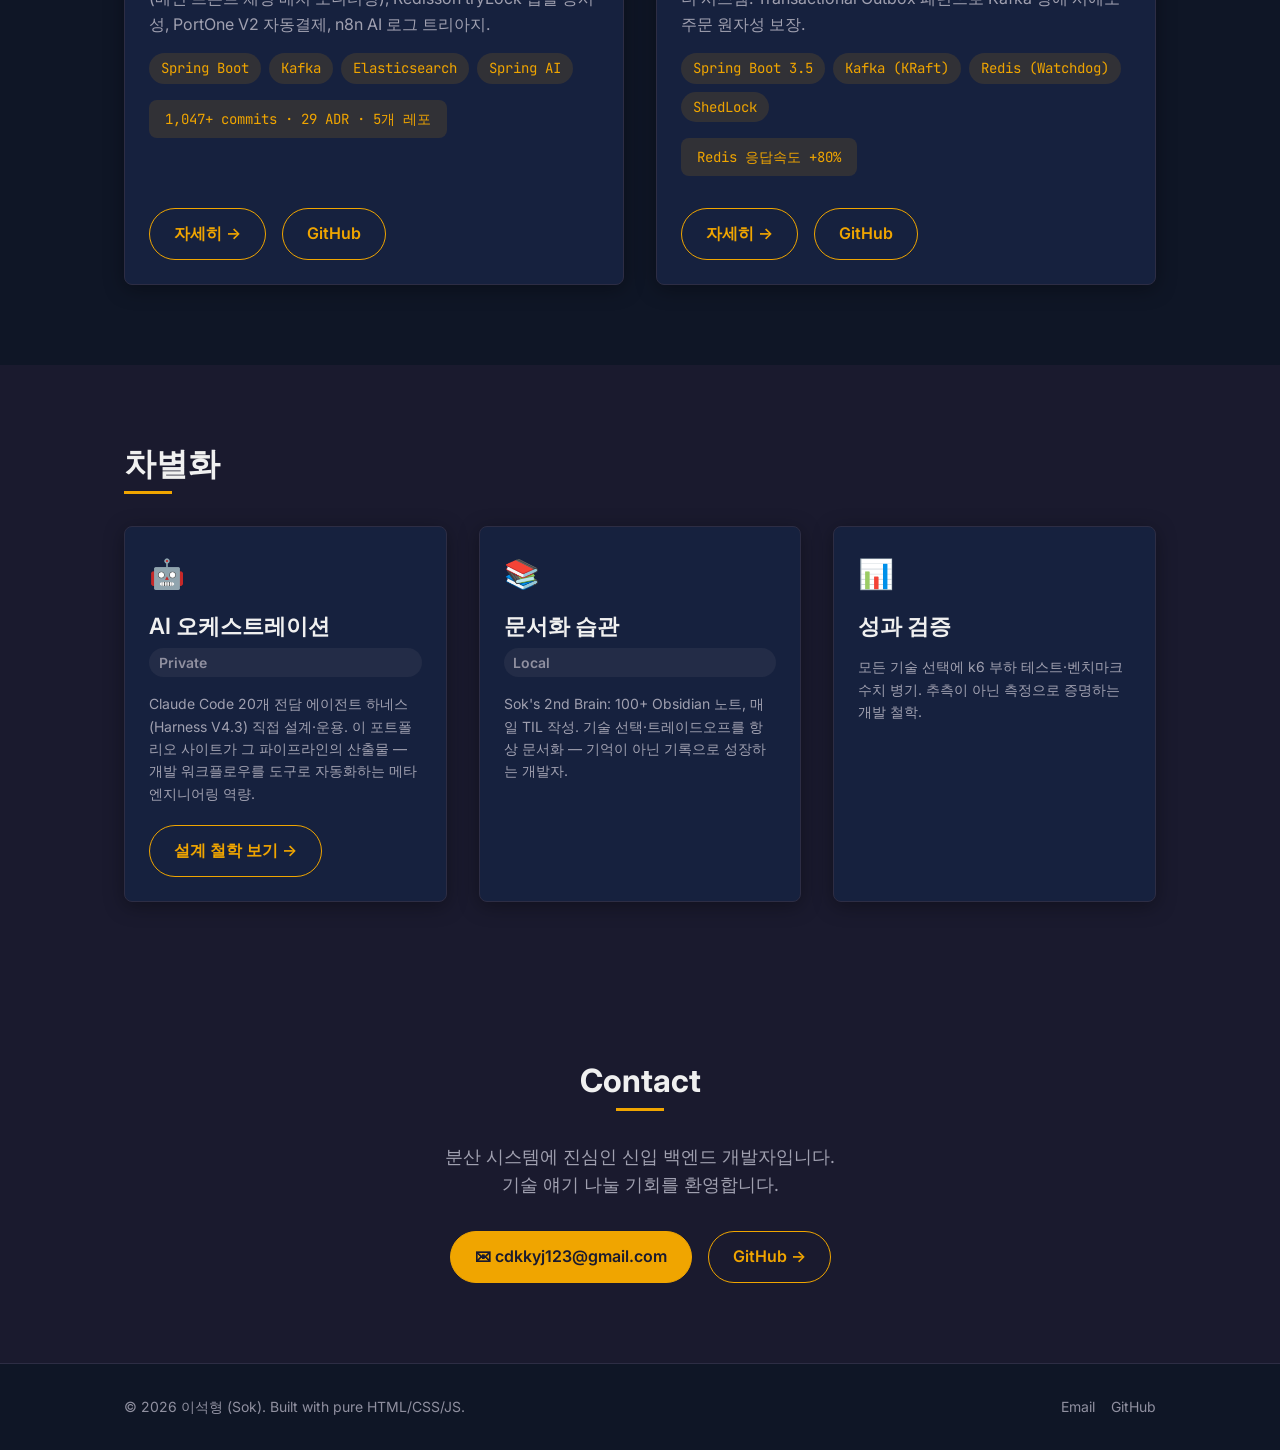
==== commit b0930327: "fix: POCAT 팀 리더 역할 반영 (5인 팀) 이석형(리더)·최재민(부리더) 외 팀원 3명, 5인 팀으로 확정. - pocat.html: 팀 프로젝트 → 팀 리더 (5인) -" ====
--- a/index.html
+++ b/index.html
@@ -61,7 +61,7 @@
         <p class="about__intro reveal">
           스파르타코딩클럽 Java 심화 과정을 수료하고 백엔드 개발자로 취업을 준비 중입니다.
           분산 시스템과 이벤트 드리븐 아키텍처에 집중해 왔으며, 모든 기술 선택에 k6 부하 테스트와 벤치마크 수치를 병기하는 "정량 성과로 증명"하는 개발 문화를 추구합니다.
-          Ready's7에서 5인 팀 리더로서 동시성 제어·검색 성능·무중단 배포를 직접 설계·검증했고, 팀 프로젝트에서 얻은 한계(Redis tryLock 단일 노드 신뢰, 간단 afterCommit 방식의 내구성)를 개인 프로젝트 K-Com에서 Watchdog·Transactional Outbox로 심화 탐구했습니다.
+          Ready's7(5인)·POCAT(5인) 두 팀 프로젝트 모두 팀 리더로서 동시성 제어·검색 성능·무중단 배포·멀티 서비스 아키텍처를 직접 설계·검증했고, 팀 프로젝트에서 얻은 한계(Redis tryLock 단일 노드 신뢰, 간단 afterCommit 방식의 내구성)를 개인 프로젝트 K-Com에서 Watchdog·Transactional Outbox로 심화 탐구했습니다.
         </p>
         <div class="grid grid--3">
 
@@ -80,7 +80,7 @@
           <article class="card strength reveal">
             <span class="strength__icon">👥</span>
             <h3>팀 리더십</h3>
-            <p>5인 팀 리더로 전체 아키텍처 설계·기술 선택·코드 리뷰 총괄. POCAT 팀 프로젝트에서 14개 ADR 주도·참여로 모든 기술 의사결정 문서화.</p>
+            <p>Ready's7·POCAT 두 팀 프로젝트 모두 5인 팀 리더로 전체 아키텍처 설계·기술 선택·코드 리뷰 총괄. POCAT에서 29개 ADR 주도로 모든 기술 의사결정 문서화.</p>
           </article>
 
         </div>
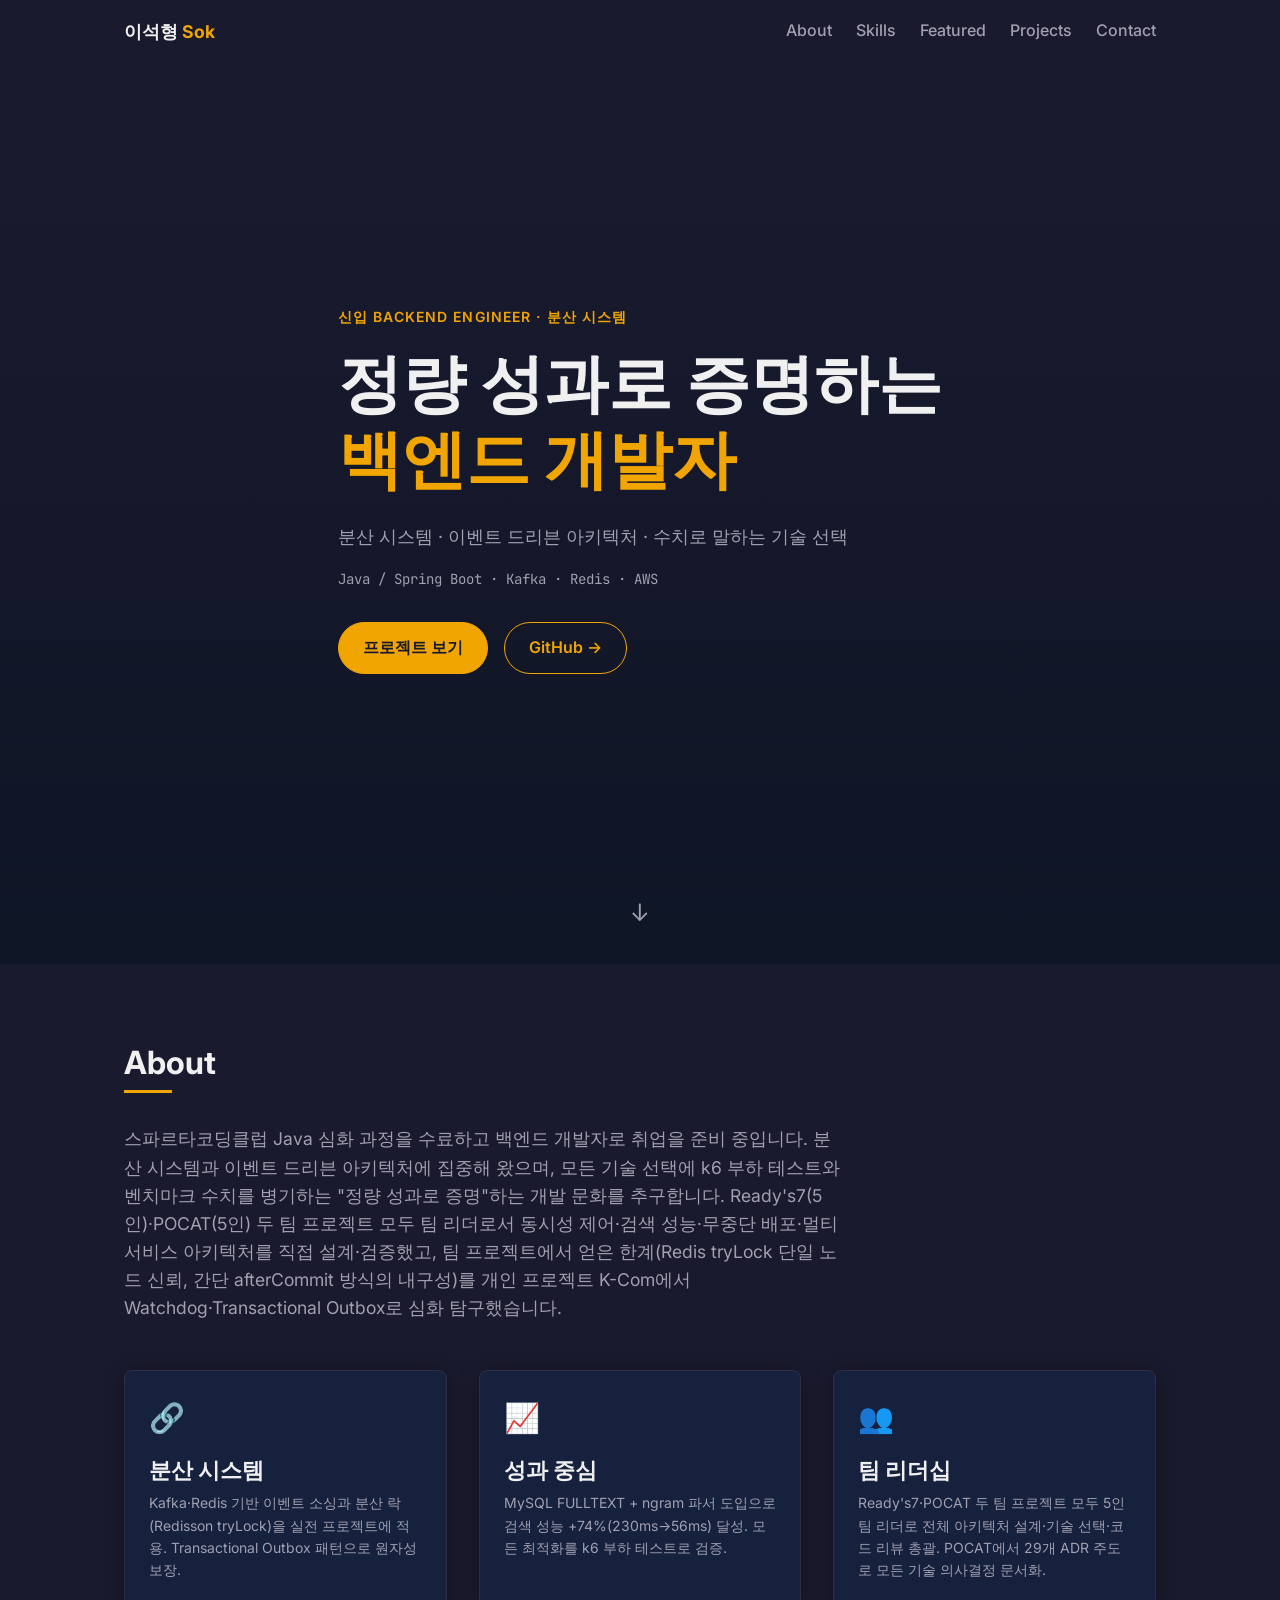
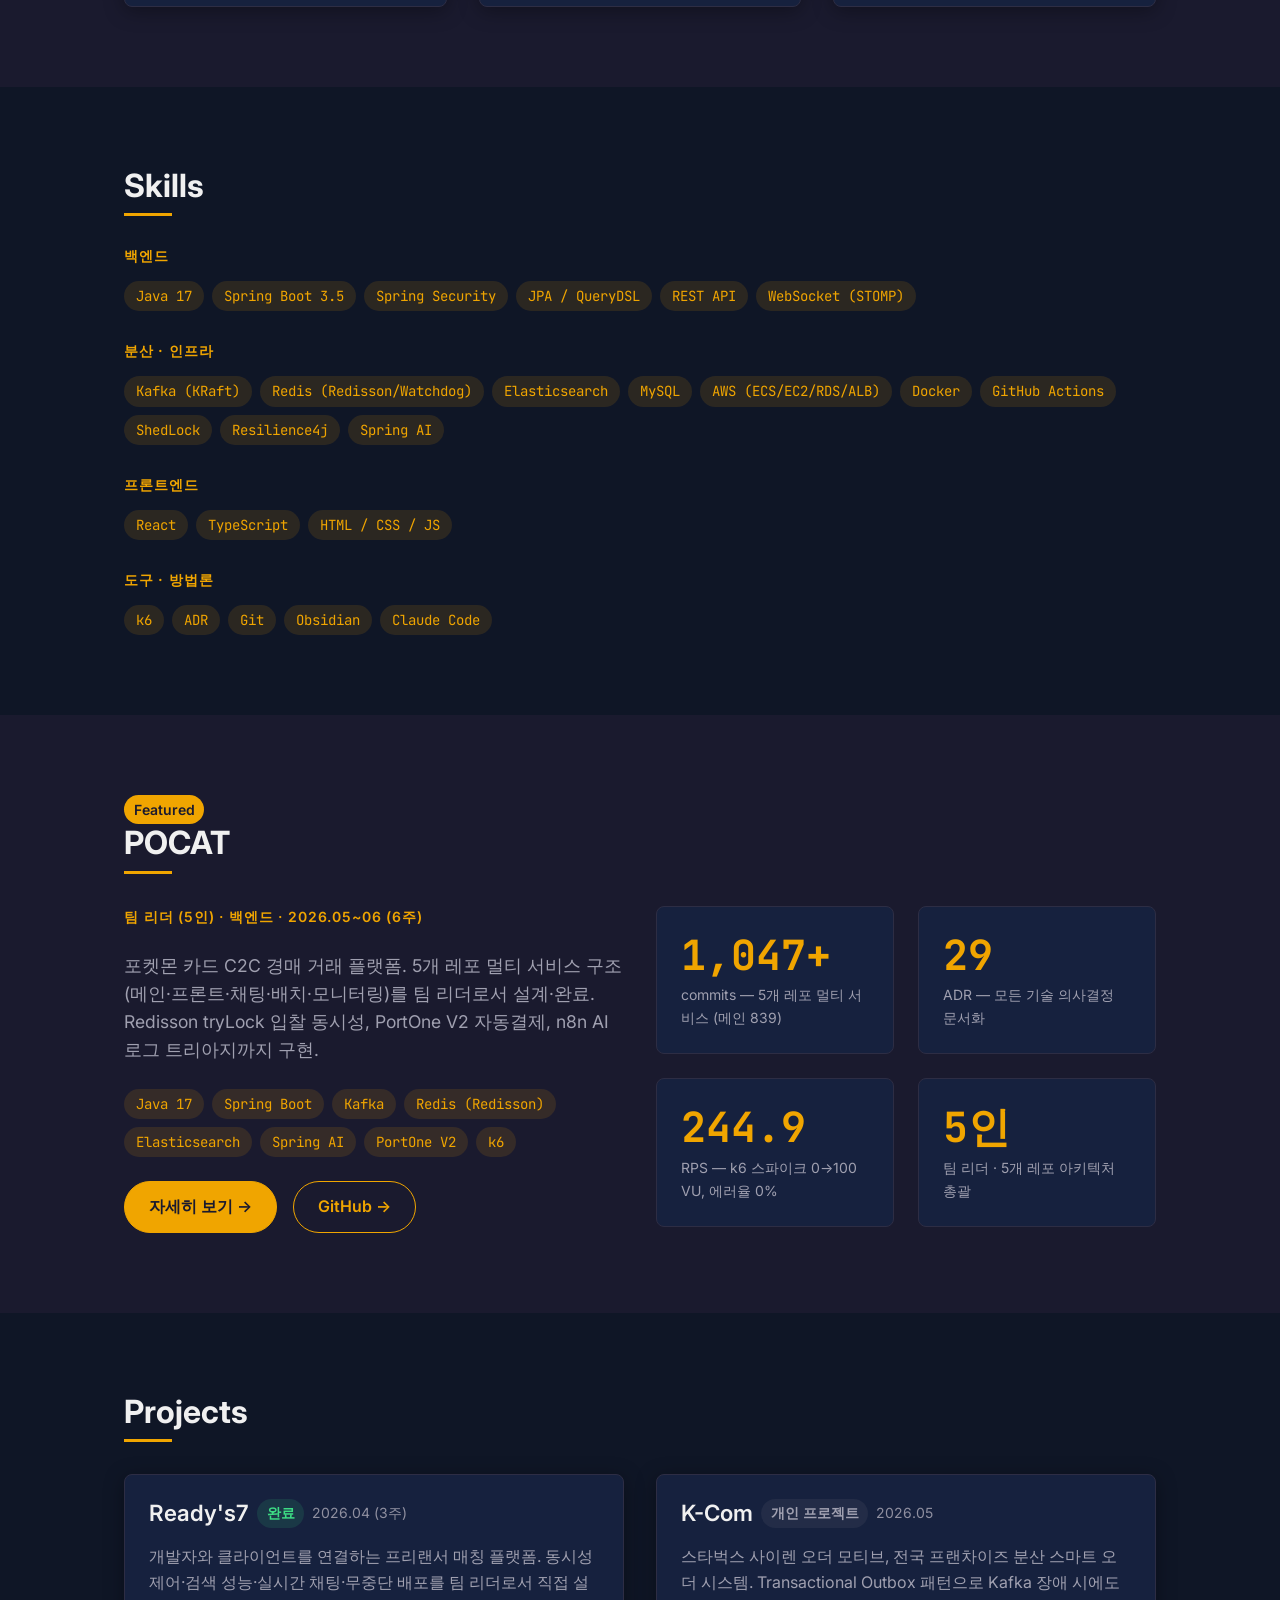
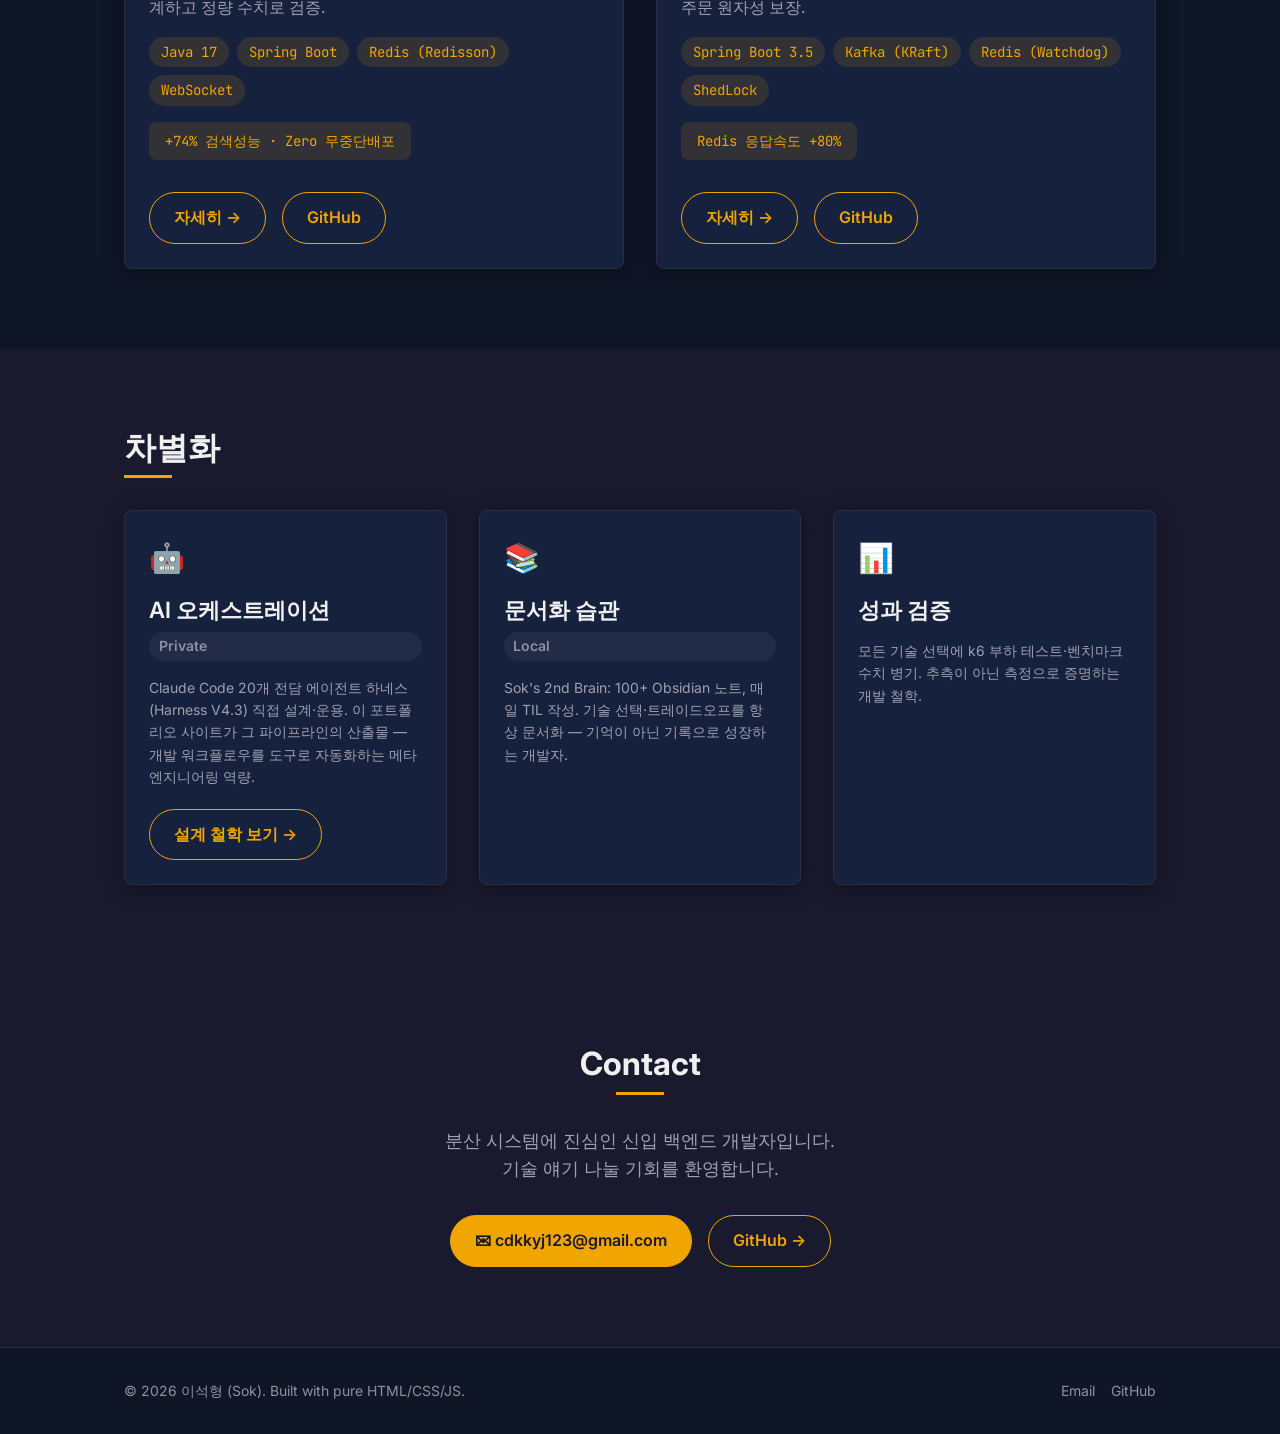
==== commit 095de4d7: "feat: Featured 프로젝트 Ready's7 → POCAT 교체 두 프로젝트 모두 팀 리더 경험이 확인되어, 최신 완료·기술 스케일이 더 큰 POCAT(5레포·1,047+ " ====
--- a/index.html
+++ b/index.html
@@ -143,79 +143,79 @@
       </div>
     </section>
 
-    <!-- Section 4: Featured — Ready's7 -->
+    <!-- Section 4: Featured — POCAT -->
     <section class="section" id="featured">
       <div class="container">
         <span class="badge badge--featured">Featured</span>
-        <h2 class="section-title reveal">Ready's7</h2>
+        <h2 class="section-title reveal">POCAT</h2>
         <div class="featured__grid">
 
           <div class="featured__text reveal">
-            <p class="featured__role">팀 리더 · 백엔드 · 2026.04</p>
-            <p class="featured__desc">개발자와 클라이언트를 연결하는 프리랜서 매칭 플랫폼. 동시성 제어·검색 성능·실시간 채팅·무중단 배포를 직접 설계하고 정량 수치로 검증.</p>
+            <p class="featured__role">팀 리더 (5인) · 백엔드 · 2026.05~06 (6주)</p>
+            <p class="featured__desc">포켓몬 카드 C2C 경매 거래 플랫폼. 5개 레포 멀티 서비스 구조(메인·프론트·채팅·배치·모니터링)를 팀 리더로서 설계·완료. Redisson tryLock 입찰 동시성, PortOne V2 자동결제, n8n AI 로그 트리아지까지 구현.</p>
             <div class="tag-list">
               <span class="tag">Java 17</span>
               <span class="tag">Spring Boot</span>
-              <span class="tag">React / TS</span>
-              <span class="tag">MySQL</span>
+              <span class="tag">Kafka</span>
+              <span class="tag">Redis (Redisson)</span>
+              <span class="tag">Elasticsearch</span>
+              <span class="tag">Spring AI</span>
+              <span class="tag">PortOne V2</span>
+              <span class="tag">k6</span>
+            </div>
+            <div class="featured__cta">
+              <a class="btn btn--primary" href="./projects/pocat.html">자세히 보기 →</a>
+              <a class="btn btn--ghost" href="https://github.com/POCAT-sparta/pocat" target="_blank" rel="noopener">GitHub →</a>
+            </div>
+          </div>
+
+          <div class="featured__metrics">
+            <div class="metric-card reveal">
+              <span class="metric mono">1,047+</span>
+              <span class="metric__label">commits — 5개 레포 멀티 서비스 (메인 839)</span>
+            </div>
+            <div class="metric-card reveal">
+              <span class="metric mono">29</span>
+              <span class="metric__label">ADR — 모든 기술 의사결정 문서화</span>
+            </div>
+            <div class="metric-card reveal">
+              <span class="metric mono">244.9</span>
+              <span class="metric__label">RPS — k6 스파이크 0→100 VU, 에러율 0%</span>
+            </div>
+            <div class="metric-card reveal">
+              <span class="metric mono">5인</span>
+              <span class="metric__label">팀 리더 · 5개 레포 아키텍처 총괄</span>
+            </div>
+          </div>
+
+        </div>
+      </div>
+    </section>
+
+    <!-- Section 5: Projects Grid -->
+    <section class="section section--alt" id="projects">
+      <div class="container">
+        <h2 class="section-title reveal">Projects</h2>
+        <div class="grid grid--2">
+
+          <!-- Ready's7 -->
+          <article class="card project reveal">
+            <div class="project__head">
+              <h3>Ready's7</h3>
+              <span class="badge badge--done">완료</span>
+              <span style="font-size:var(--fs-small);color:var(--text-muted);">2026.04 (3주)</span>
+            </div>
+            <p class="project__desc">개발자와 클라이언트를 연결하는 프리랜서 매칭 플랫폼. 동시성 제어·검색 성능·실시간 채팅·무중단 배포를 팀 리더로서 직접 설계하고 정량 수치로 검증.</p>
+            <div class="tag-list">
+              <span class="tag">Java 17</span>
+              <span class="tag">Spring Boot</span>
               <span class="tag">Redis (Redisson)</span>
               <span class="tag">WebSocket</span>
-              <span class="tag">AWS</span>
-              <span class="tag">k6</span>
-            </div>
-            <div class="featured__cta">
-              <a class="btn btn--primary" href="./projects/readys7.html">자세히 보기 →</a>
-              <a class="btn btn--ghost" href="https://github.com/Ready-s7/Readys7-project" target="_blank" rel="noopener">GitHub →</a>
-            </div>
-          </div>
-
-          <div class="featured__metrics">
-            <div class="metric-card reveal">
-              <span class="metric mono">+74%</span>
-              <span class="metric__label">FULLTEXT 검색 성능 (230ms→56ms)</span>
-            </div>
-            <div class="metric-card reveal">
-              <span class="metric mono">100→10</span>
-              <span class="metric__label">k6 동시 100요청, 정확히 10건 승인·0건 초과 (Redisson tryLock)</span>
-            </div>
-            <div class="metric-card reveal">
-              <span class="metric mono">Zero</span>
-              <span class="metric__label">무중단 롤링 배포 (ALB + EC2×2)</span>
-            </div>
-            <div class="metric-card reveal">
-              <span class="metric mono">5인</span>
-              <span class="metric__label">팀 리더 · 전체 아키텍처 총괄</span>
-            </div>
-          </div>
-
-        </div>
-      </div>
-    </section>
-
-    <!-- Section 5: Projects Grid -->
-    <section class="section section--alt" id="projects">
-      <div class="container">
-        <h2 class="section-title reveal">Projects</h2>
-        <div class="grid grid--2">
-
-          <!-- POCAT -->
-          <article class="card project reveal">
-            <div class="project__head">
-              <h3>POCAT</h3>
-              <span class="badge badge--done">완료</span>
-              <span style="font-size:var(--fs-small);color:var(--text-muted);">2026.05~06 (6주)</span>
-            </div>
-            <p class="project__desc">포켓몬 카드 C2C 경매 거래 플랫폼. 5개 레포 멀티 서비스 구조(메인·프론트·채팅·배치·모니터링), Redisson tryLock 입찰 동시성, PortOne V2 자동결제, n8n AI 로그 트리아지.</p>
-            <div class="tag-list">
-              <span class="tag">Spring Boot</span>
-              <span class="tag">Kafka</span>
-              <span class="tag">Elasticsearch</span>
-              <span class="tag">Spring AI</span>
-            </div>
-            <div class="project__metrics">1,047+ commits · 29 ADR · 5개 레포</div>
+            </div>
+            <div class="project__metrics">+74% 검색성능 · Zero 무중단배포</div>
             <div class="project__links">
-              <a class="btn btn--ghost" href="./projects/pocat.html">자세히 →</a>
-              <a class="btn btn--ghost" href="https://github.com/POCAT-sparta/pocat" target="_blank" rel="noopener">GitHub</a>
+              <a class="btn btn--ghost" href="./projects/readys7.html">자세히 →</a>
+              <a class="btn btn--ghost" href="https://github.com/Ready-s7/Readys7-project" target="_blank" rel="noopener">GitHub</a>
             </div>
           </article>
 
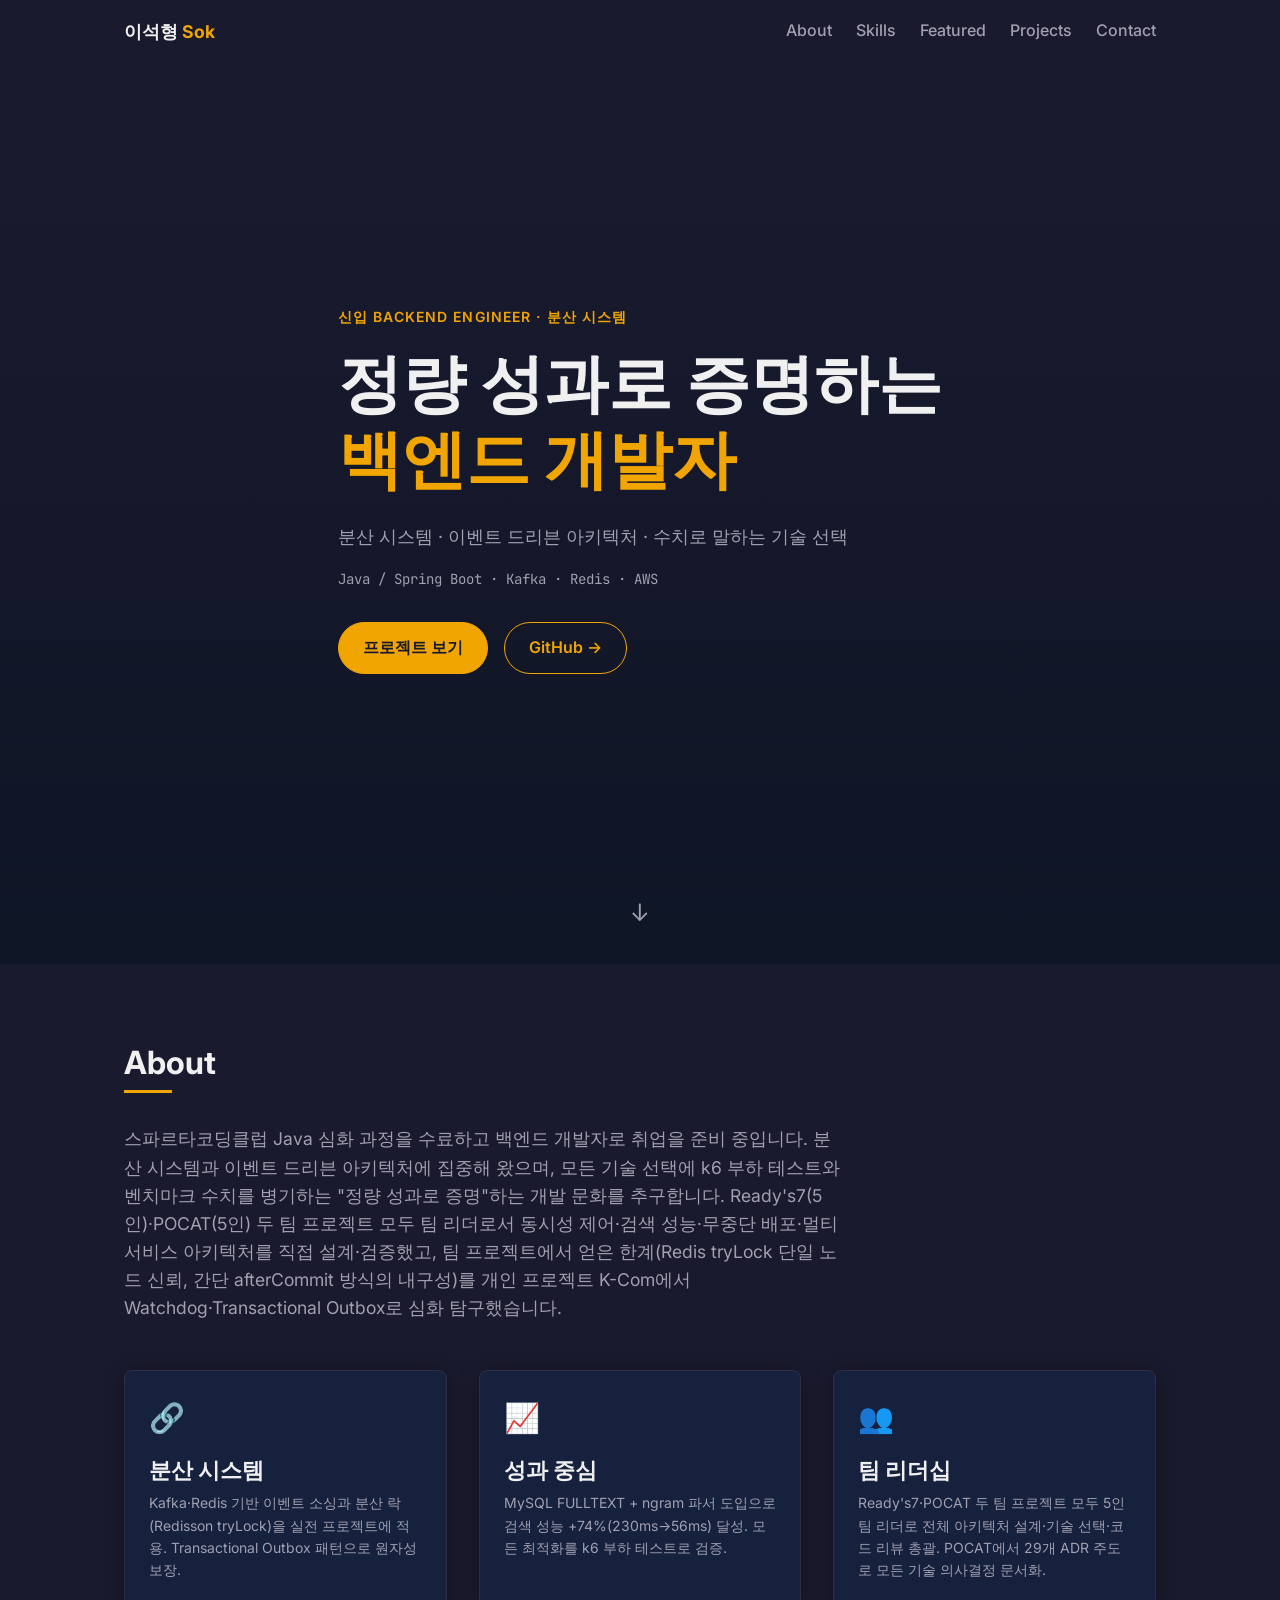
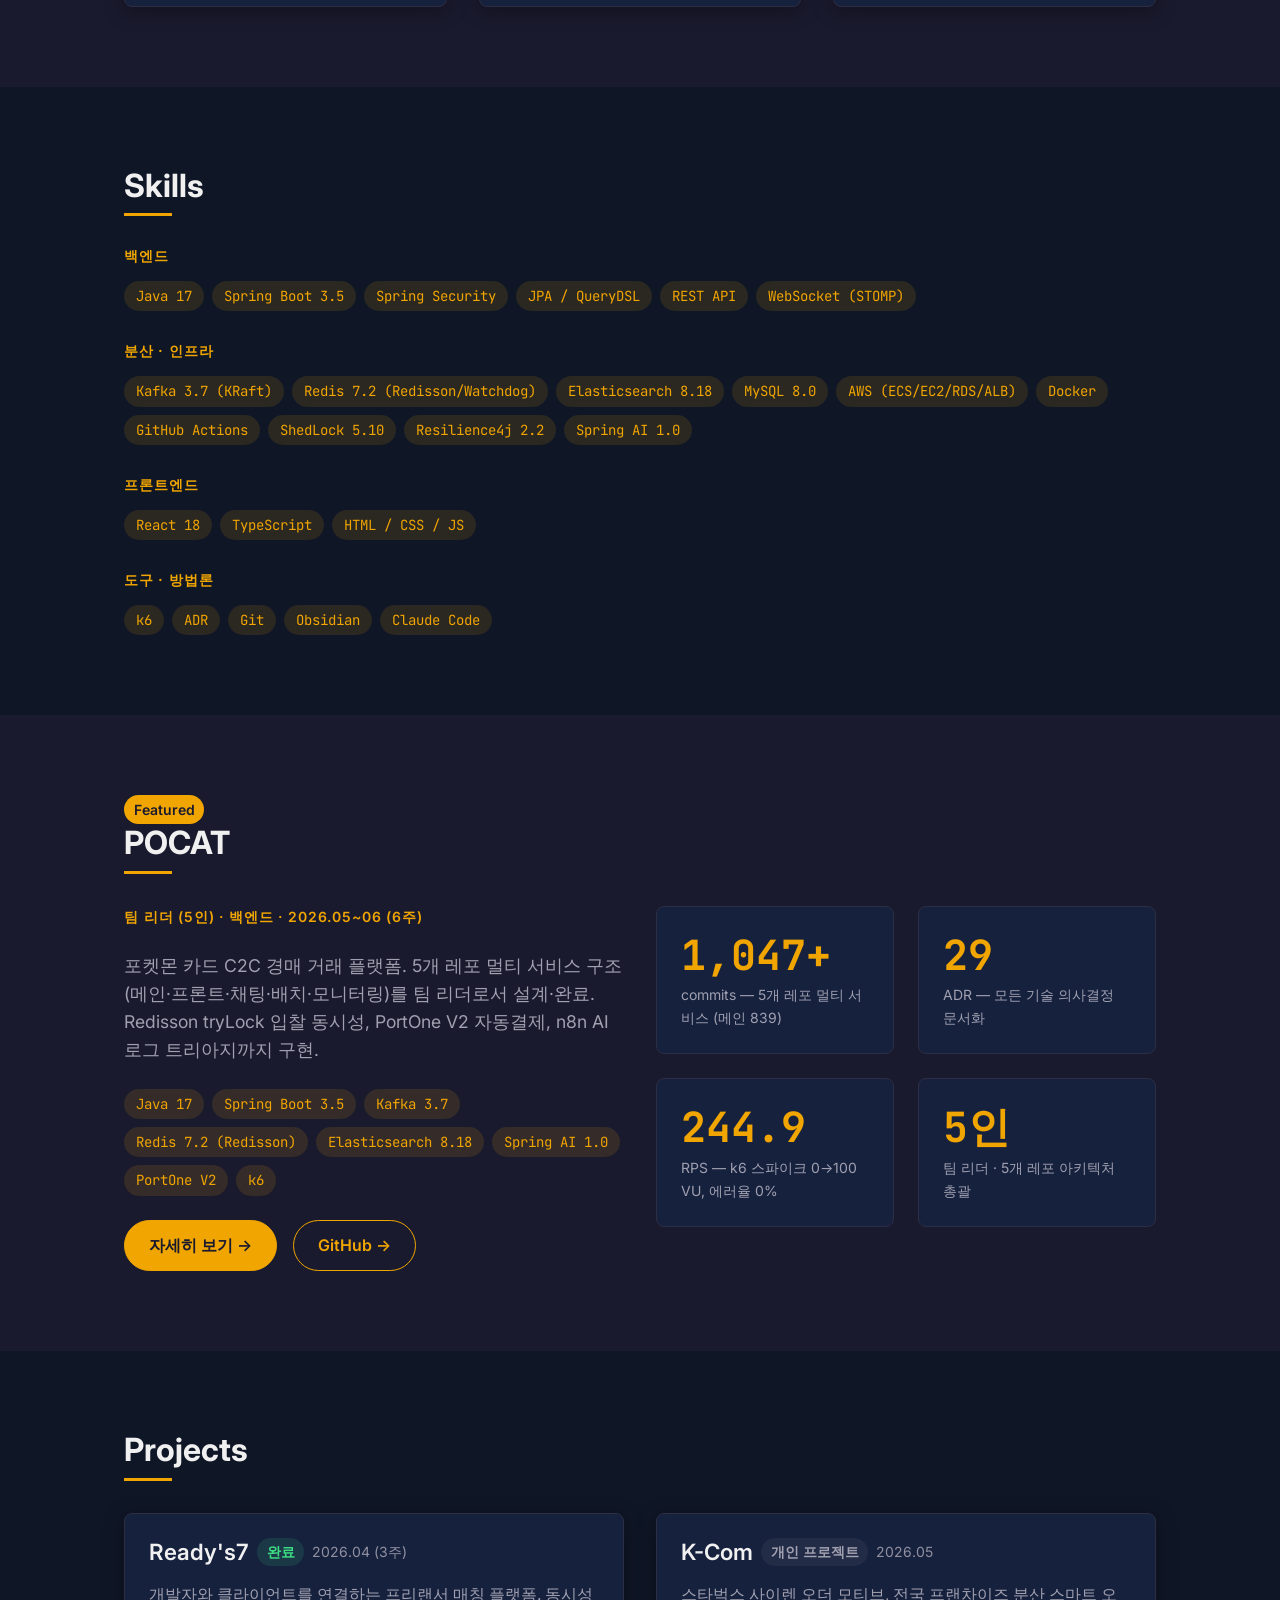
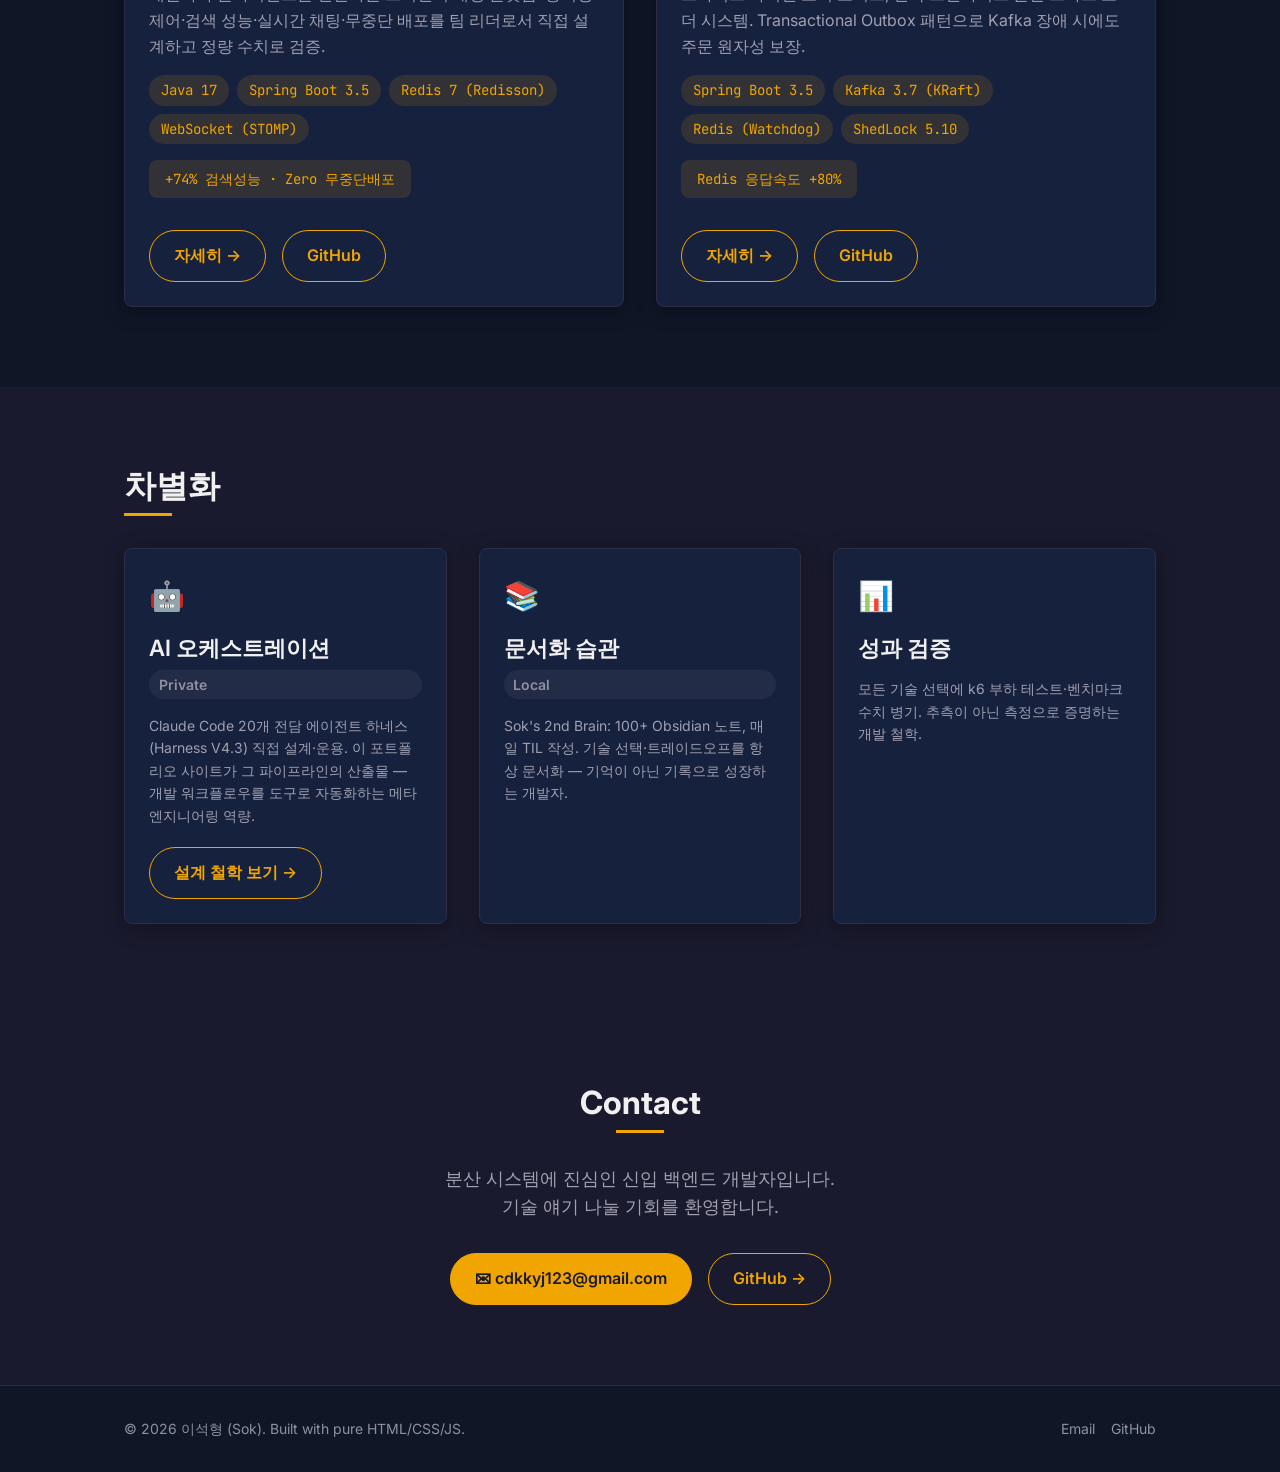
==== commit 285ae15c: "fix: 외부 리뷰 반영 — 언어/프레임워크 버전 명시, 링크 의존도 완화 피드백: "버전 명시" + "링크 너무 의존 X (클릭 전 충분한 정보 필요)"  - 모든 tag-lis" ====
--- a/index.html
+++ b/index.html
@@ -107,23 +107,23 @@
         <div class="skills__group reveal">
           <h3 class="skills__cat">분산 · 인프라</h3>
           <div class="tag-list">
-            <span class="tag">Kafka (KRaft)</span>
-            <span class="tag">Redis (Redisson/Watchdog)</span>
-            <span class="tag">Elasticsearch</span>
-            <span class="tag">MySQL</span>
+            <span class="tag">Kafka 3.7 (KRaft)</span>
+            <span class="tag">Redis 7.2 (Redisson/Watchdog)</span>
+            <span class="tag">Elasticsearch 8.18</span>
+            <span class="tag">MySQL 8.0</span>
             <span class="tag">AWS (ECS/EC2/RDS/ALB)</span>
             <span class="tag">Docker</span>
             <span class="tag">GitHub Actions</span>
-            <span class="tag">ShedLock</span>
-            <span class="tag">Resilience4j</span>
-            <span class="tag">Spring AI</span>
+            <span class="tag">ShedLock 5.10</span>
+            <span class="tag">Resilience4j 2.2</span>
+            <span class="tag">Spring AI 1.0</span>
           </div>
         </div>
 
         <div class="skills__group reveal">
           <h3 class="skills__cat">프론트엔드</h3>
           <div class="tag-list">
-            <span class="tag">React</span>
+            <span class="tag">React 18</span>
             <span class="tag">TypeScript</span>
             <span class="tag">HTML / CSS / JS</span>
           </div>
@@ -155,11 +155,11 @@
             <p class="featured__desc">포켓몬 카드 C2C 경매 거래 플랫폼. 5개 레포 멀티 서비스 구조(메인·프론트·채팅·배치·모니터링)를 팀 리더로서 설계·완료. Redisson tryLock 입찰 동시성, PortOne V2 자동결제, n8n AI 로그 트리아지까지 구현.</p>
             <div class="tag-list">
               <span class="tag">Java 17</span>
-              <span class="tag">Spring Boot</span>
-              <span class="tag">Kafka</span>
-              <span class="tag">Redis (Redisson)</span>
-              <span class="tag">Elasticsearch</span>
-              <span class="tag">Spring AI</span>
+              <span class="tag">Spring Boot 3.5</span>
+              <span class="tag">Kafka 3.7</span>
+              <span class="tag">Redis 7.2 (Redisson)</span>
+              <span class="tag">Elasticsearch 8.18</span>
+              <span class="tag">Spring AI 1.0</span>
               <span class="tag">PortOne V2</span>
               <span class="tag">k6</span>
             </div>
@@ -208,9 +208,9 @@
             <p class="project__desc">개발자와 클라이언트를 연결하는 프리랜서 매칭 플랫폼. 동시성 제어·검색 성능·실시간 채팅·무중단 배포를 팀 리더로서 직접 설계하고 정량 수치로 검증.</p>
             <div class="tag-list">
               <span class="tag">Java 17</span>
-              <span class="tag">Spring Boot</span>
-              <span class="tag">Redis (Redisson)</span>
-              <span class="tag">WebSocket</span>
+              <span class="tag">Spring Boot 3.5</span>
+              <span class="tag">Redis 7 (Redisson)</span>
+              <span class="tag">WebSocket (STOMP)</span>
             </div>
             <div class="project__metrics">+74% 검색성능 · Zero 무중단배포</div>
             <div class="project__links">
@@ -229,9 +229,9 @@
             <p class="project__desc">스타벅스 사이렌 오더 모티브, 전국 프랜차이즈 분산 스마트 오더 시스템. Transactional Outbox 패턴으로 Kafka 장애 시에도 주문 원자성 보장.</p>
             <div class="tag-list">
               <span class="tag">Spring Boot 3.5</span>
-              <span class="tag">Kafka (KRaft)</span>
+              <span class="tag">Kafka 3.7 (KRaft)</span>
               <span class="tag">Redis (Watchdog)</span>
-              <span class="tag">ShedLock</span>
+              <span class="tag">ShedLock 5.10</span>
             </div>
             <div class="project__metrics">Redis 응답속도 +80%</div>
             <div class="project__links">
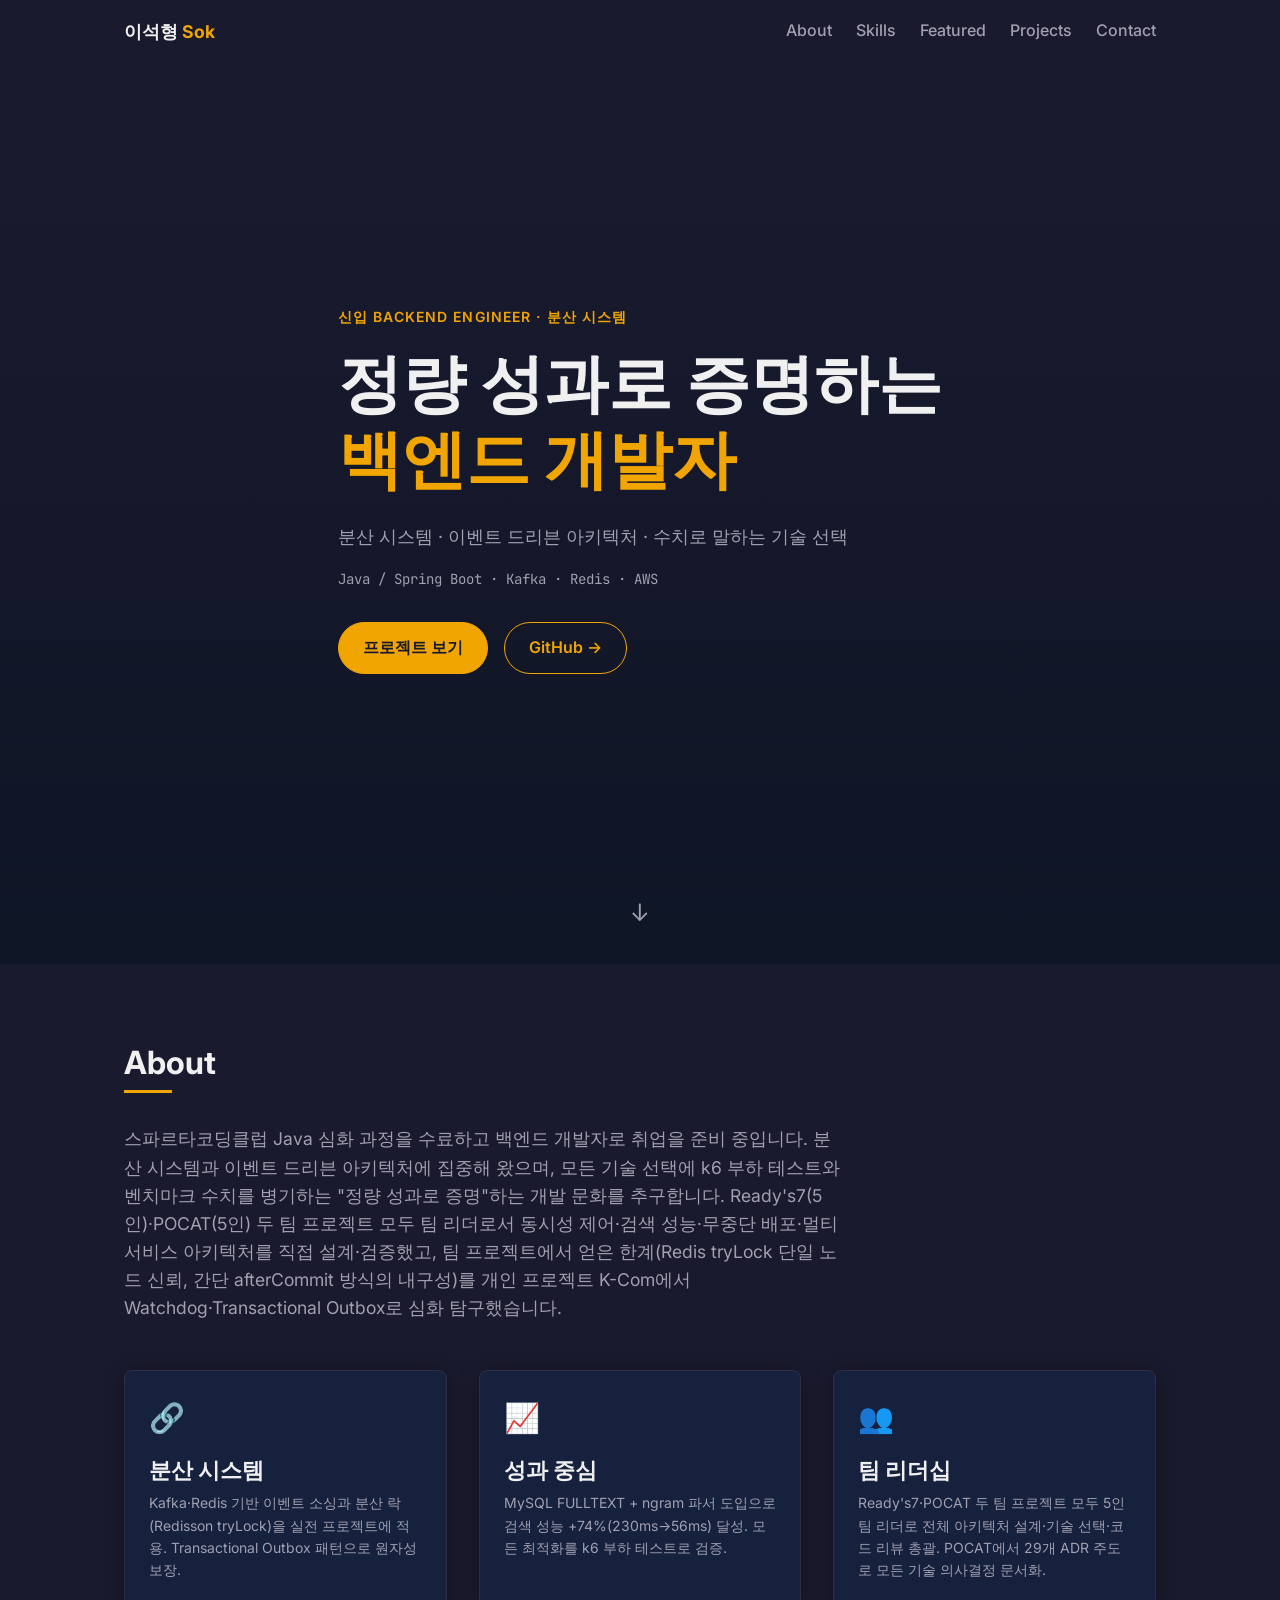
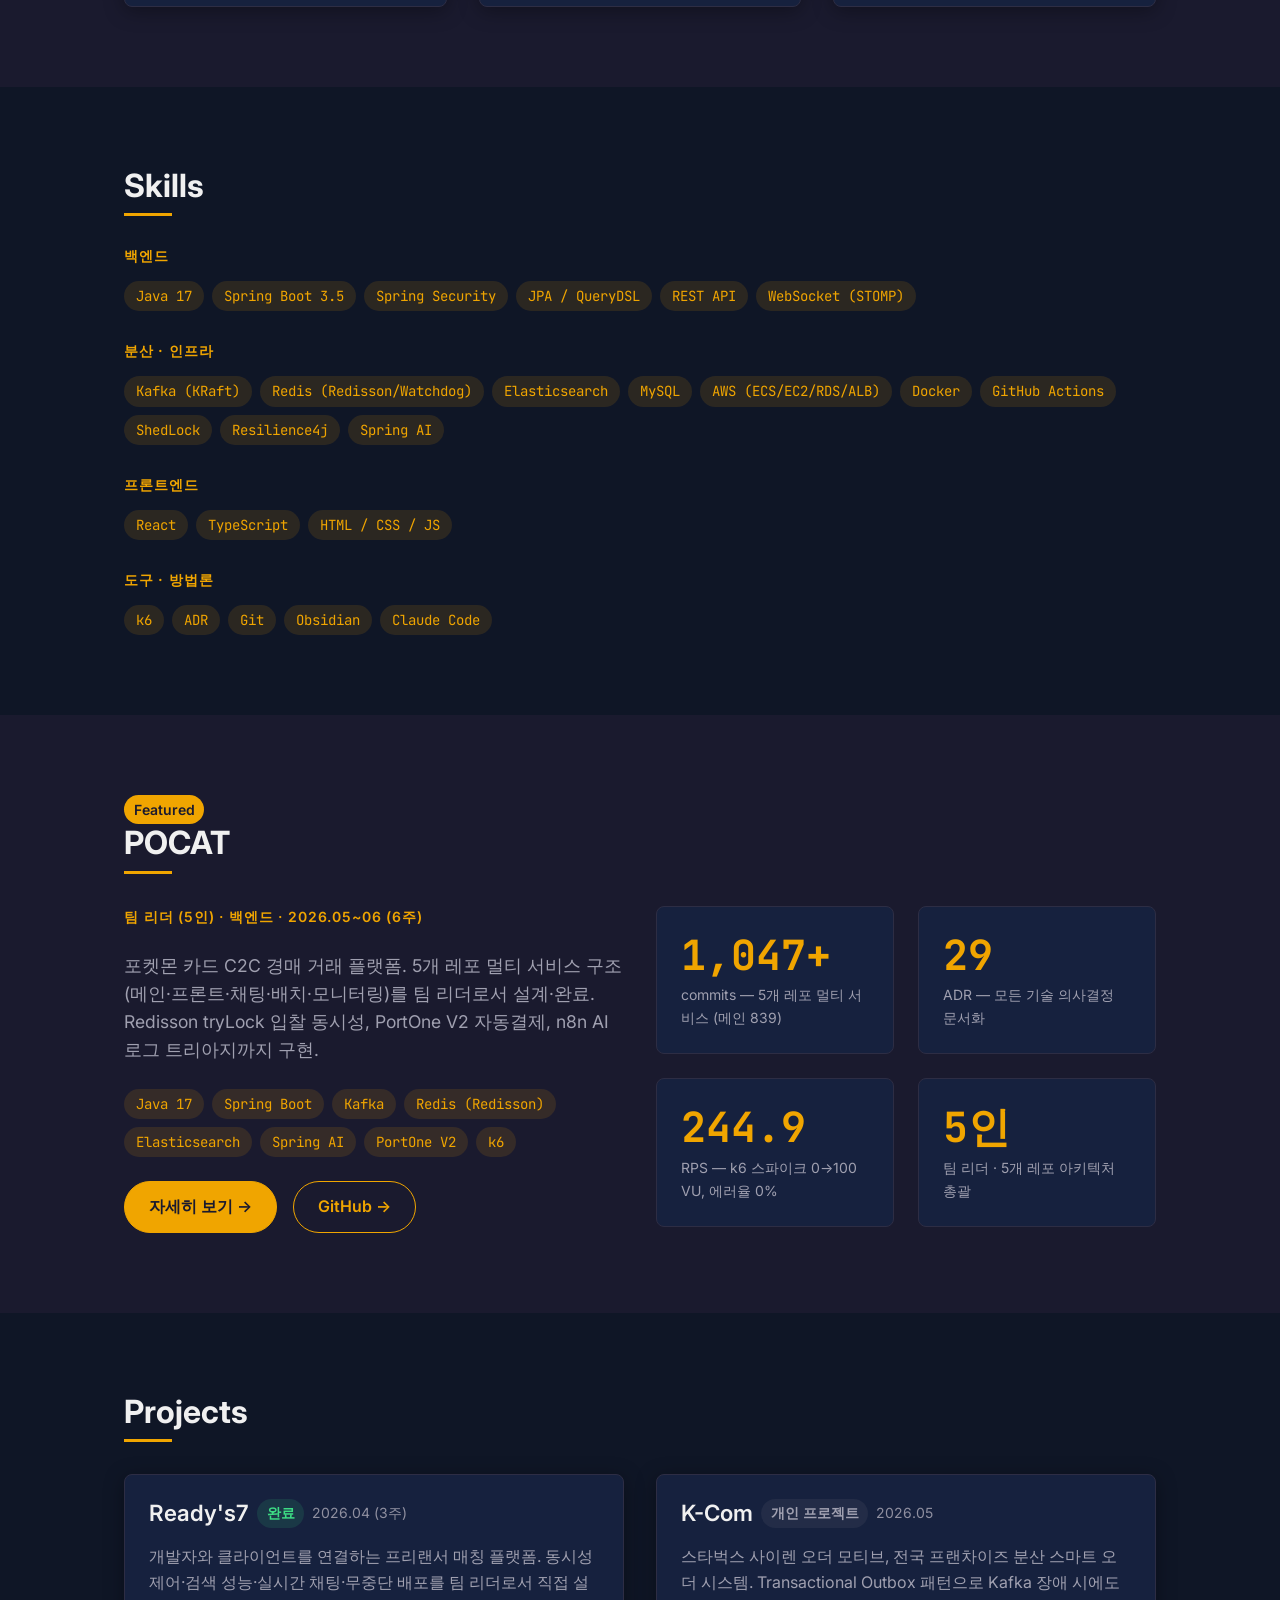
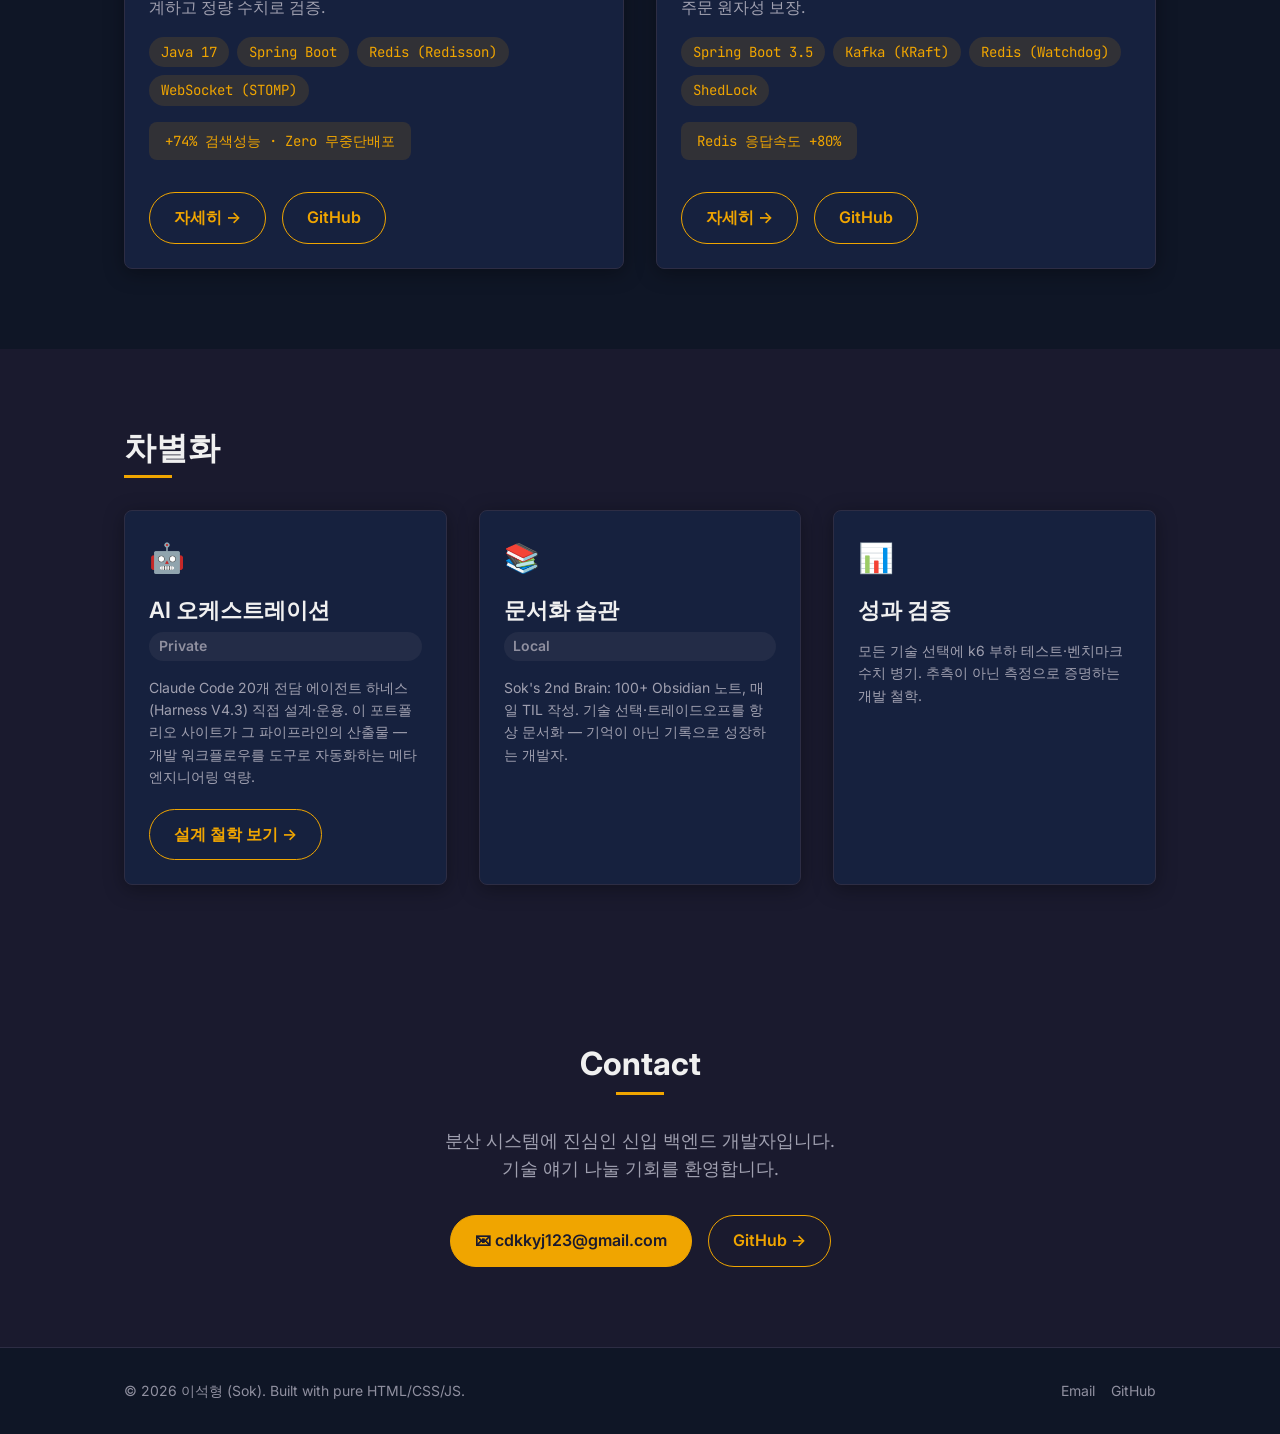
==== commit 66725ddd: "fix: Tech Stack 태그에서 버전 표기 제거 설명 영역(Overview repo 표 등)은 버전 유지, 태그 칩 형태의 Tech Stack/Skills 섹션은 버전 없이 " ====
--- a/index.html
+++ b/index.html
@@ -107,23 +107,23 @@
         <div class="skills__group reveal">
           <h3 class="skills__cat">분산 · 인프라</h3>
           <div class="tag-list">
-            <span class="tag">Kafka 3.7 (KRaft)</span>
-            <span class="tag">Redis 7.2 (Redisson/Watchdog)</span>
-            <span class="tag">Elasticsearch 8.18</span>
-            <span class="tag">MySQL 8.0</span>
+            <span class="tag">Kafka (KRaft)</span>
+            <span class="tag">Redis (Redisson/Watchdog)</span>
+            <span class="tag">Elasticsearch</span>
+            <span class="tag">MySQL</span>
             <span class="tag">AWS (ECS/EC2/RDS/ALB)</span>
             <span class="tag">Docker</span>
             <span class="tag">GitHub Actions</span>
-            <span class="tag">ShedLock 5.10</span>
-            <span class="tag">Resilience4j 2.2</span>
-            <span class="tag">Spring AI 1.0</span>
+            <span class="tag">ShedLock</span>
+            <span class="tag">Resilience4j</span>
+            <span class="tag">Spring AI</span>
           </div>
         </div>
 
         <div class="skills__group reveal">
           <h3 class="skills__cat">프론트엔드</h3>
           <div class="tag-list">
-            <span class="tag">React 18</span>
+            <span class="tag">React</span>
             <span class="tag">TypeScript</span>
             <span class="tag">HTML / CSS / JS</span>
           </div>
@@ -155,11 +155,11 @@
             <p class="featured__desc">포켓몬 카드 C2C 경매 거래 플랫폼. 5개 레포 멀티 서비스 구조(메인·프론트·채팅·배치·모니터링)를 팀 리더로서 설계·완료. Redisson tryLock 입찰 동시성, PortOne V2 자동결제, n8n AI 로그 트리아지까지 구현.</p>
             <div class="tag-list">
               <span class="tag">Java 17</span>
-              <span class="tag">Spring Boot 3.5</span>
-              <span class="tag">Kafka 3.7</span>
-              <span class="tag">Redis 7.2 (Redisson)</span>
-              <span class="tag">Elasticsearch 8.18</span>
-              <span class="tag">Spring AI 1.0</span>
+              <span class="tag">Spring Boot</span>
+              <span class="tag">Kafka</span>
+              <span class="tag">Redis (Redisson)</span>
+              <span class="tag">Elasticsearch</span>
+              <span class="tag">Spring AI</span>
               <span class="tag">PortOne V2</span>
               <span class="tag">k6</span>
             </div>
@@ -208,8 +208,8 @@
             <p class="project__desc">개발자와 클라이언트를 연결하는 프리랜서 매칭 플랫폼. 동시성 제어·검색 성능·실시간 채팅·무중단 배포를 팀 리더로서 직접 설계하고 정량 수치로 검증.</p>
             <div class="tag-list">
               <span class="tag">Java 17</span>
-              <span class="tag">Spring Boot 3.5</span>
-              <span class="tag">Redis 7 (Redisson)</span>
+              <span class="tag">Spring Boot</span>
+              <span class="tag">Redis (Redisson)</span>
               <span class="tag">WebSocket (STOMP)</span>
             </div>
             <div class="project__metrics">+74% 검색성능 · Zero 무중단배포</div>
@@ -229,9 +229,9 @@
             <p class="project__desc">스타벅스 사이렌 오더 모티브, 전국 프랜차이즈 분산 스마트 오더 시스템. Transactional Outbox 패턴으로 Kafka 장애 시에도 주문 원자성 보장.</p>
             <div class="tag-list">
               <span class="tag">Spring Boot 3.5</span>
-              <span class="tag">Kafka 3.7 (KRaft)</span>
+              <span class="tag">Kafka (KRaft)</span>
               <span class="tag">Redis (Watchdog)</span>
-              <span class="tag">ShedLock 5.10</span>
+              <span class="tag">ShedLock</span>
             </div>
             <div class="project__metrics">Redis 응답속도 +80%</div>
             <div class="project__links">
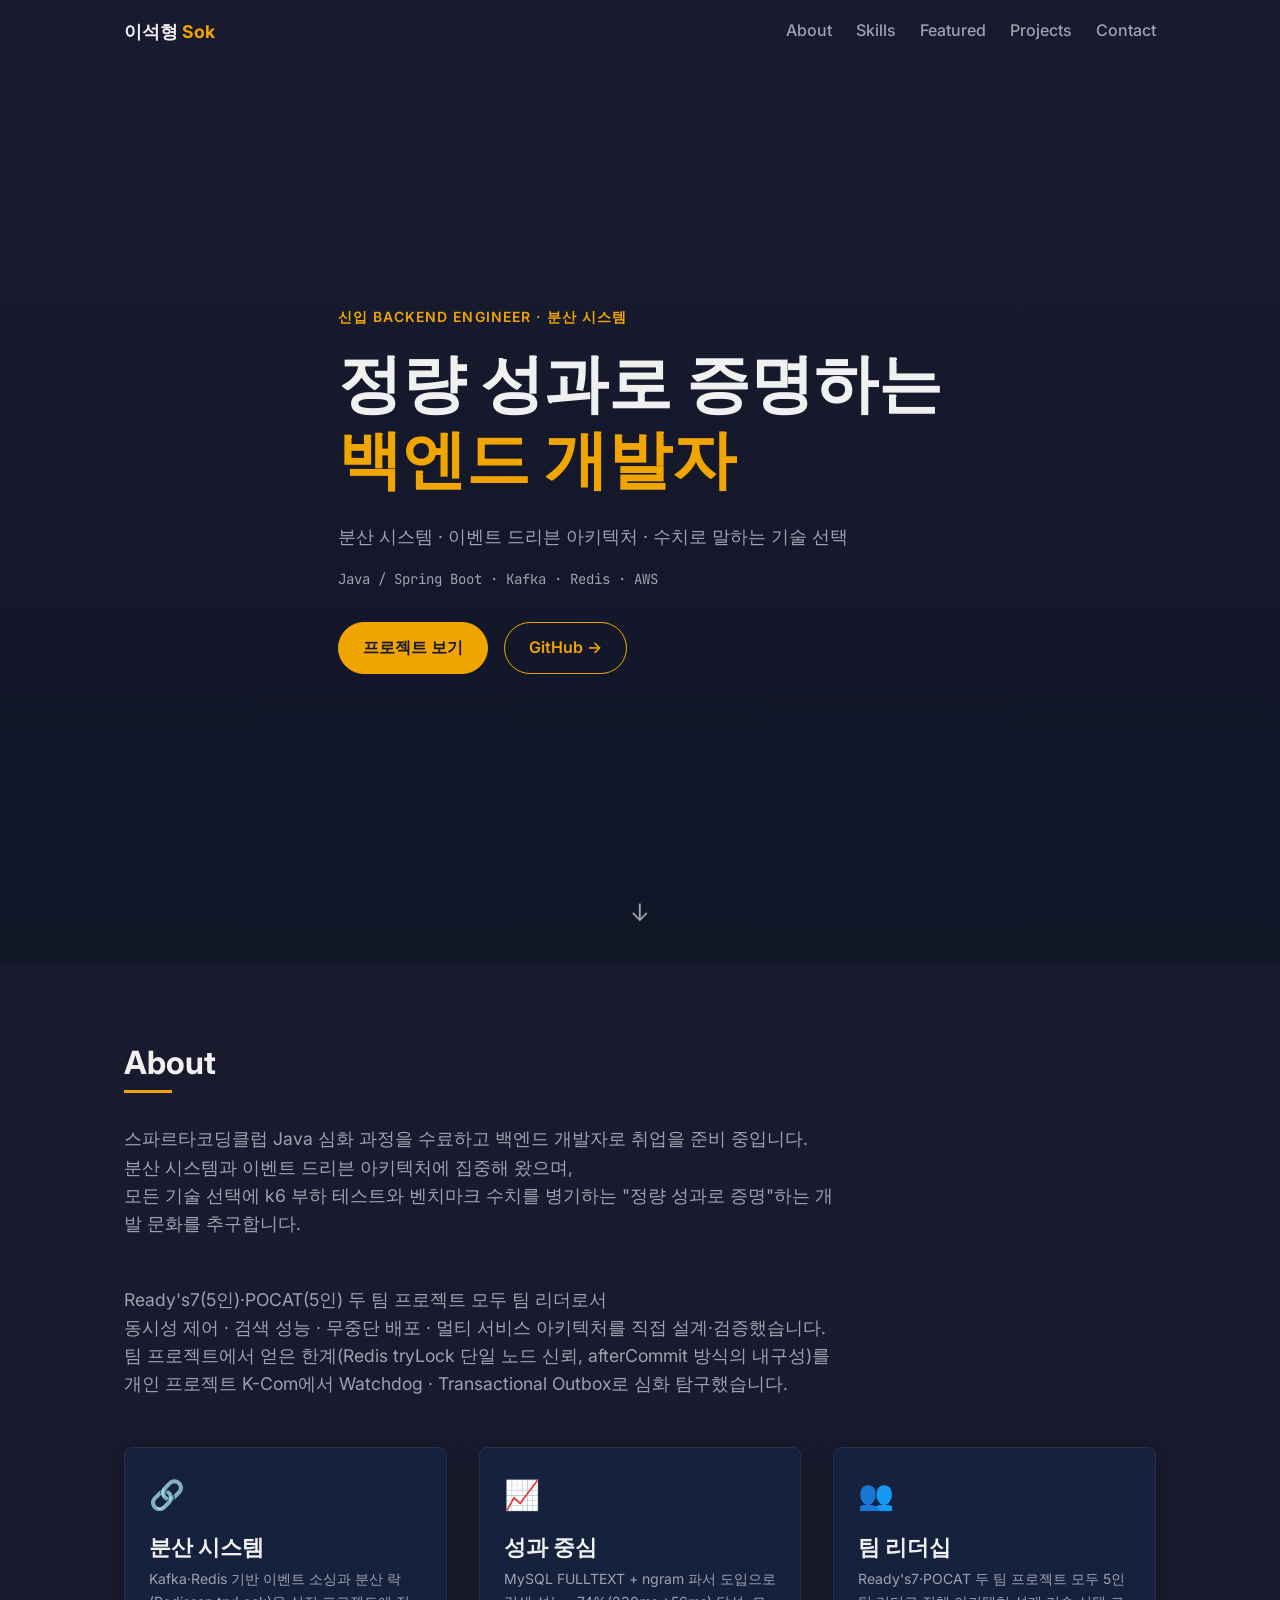
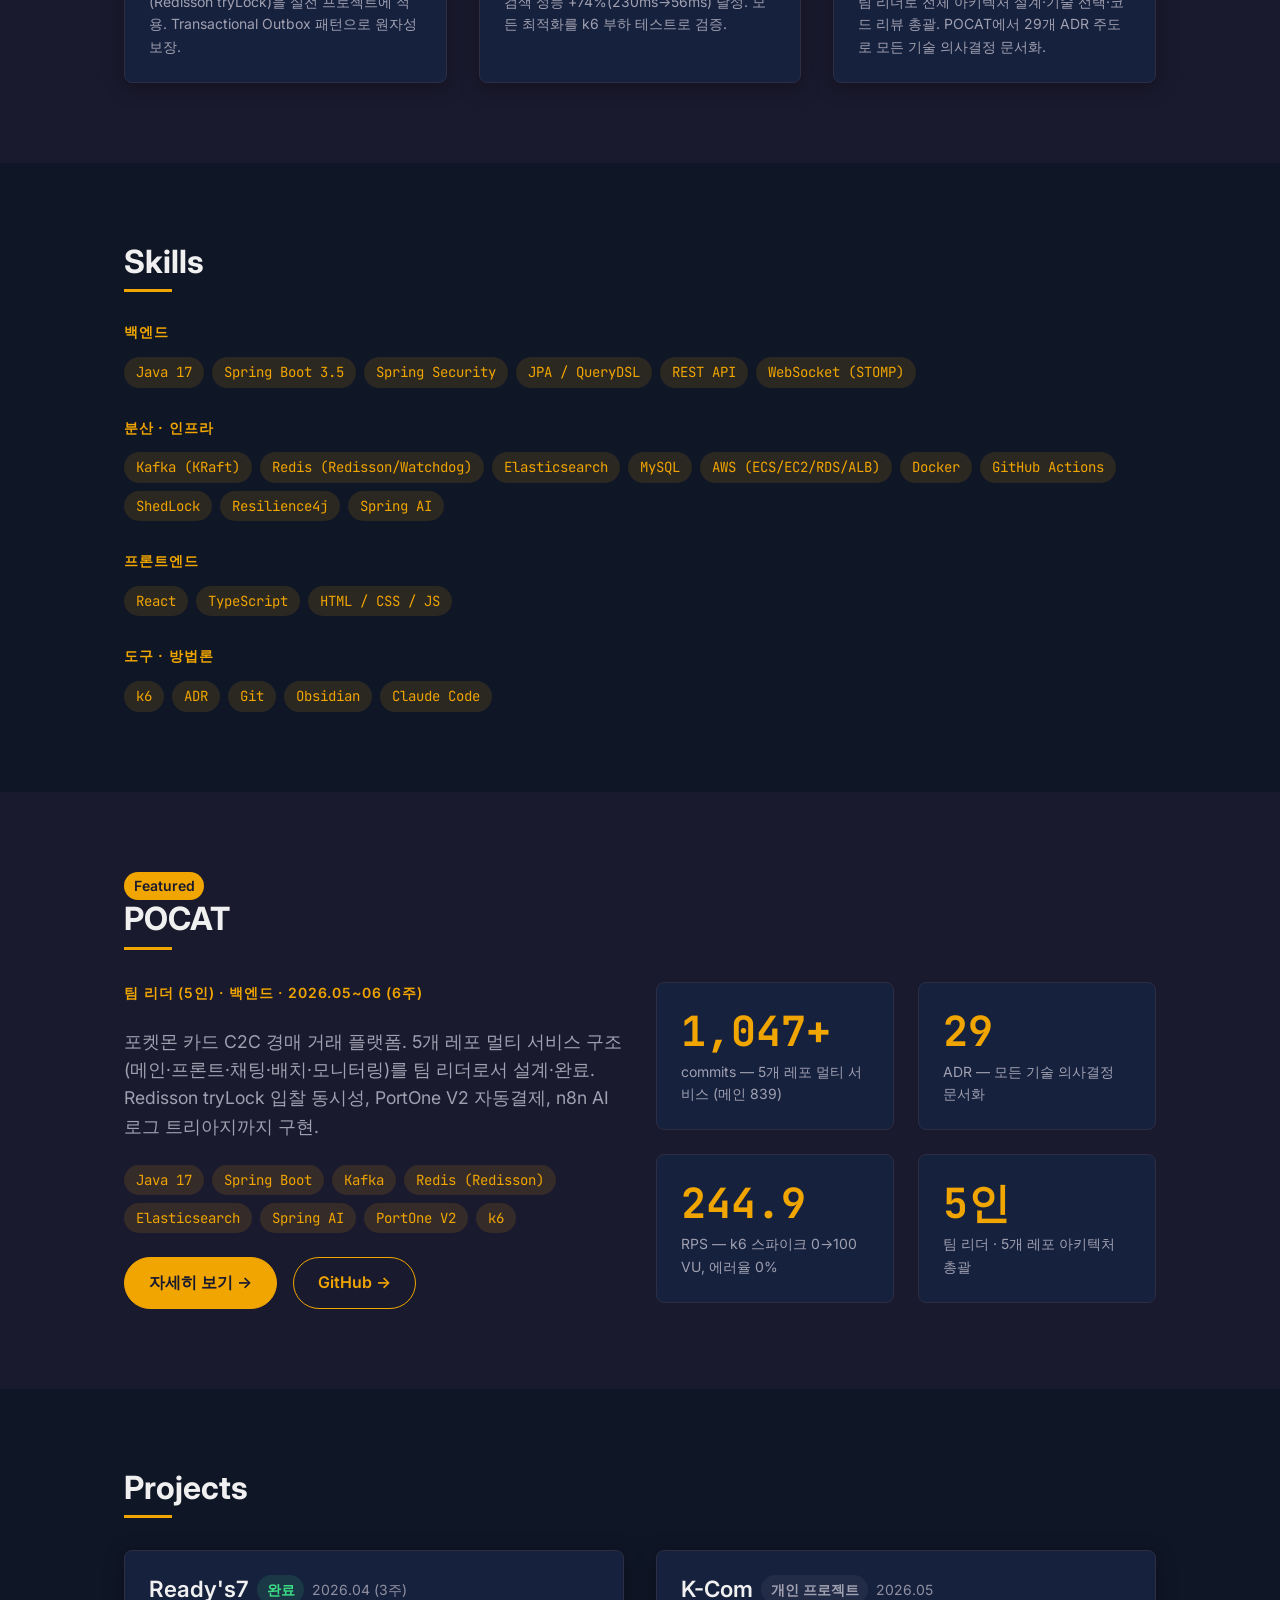
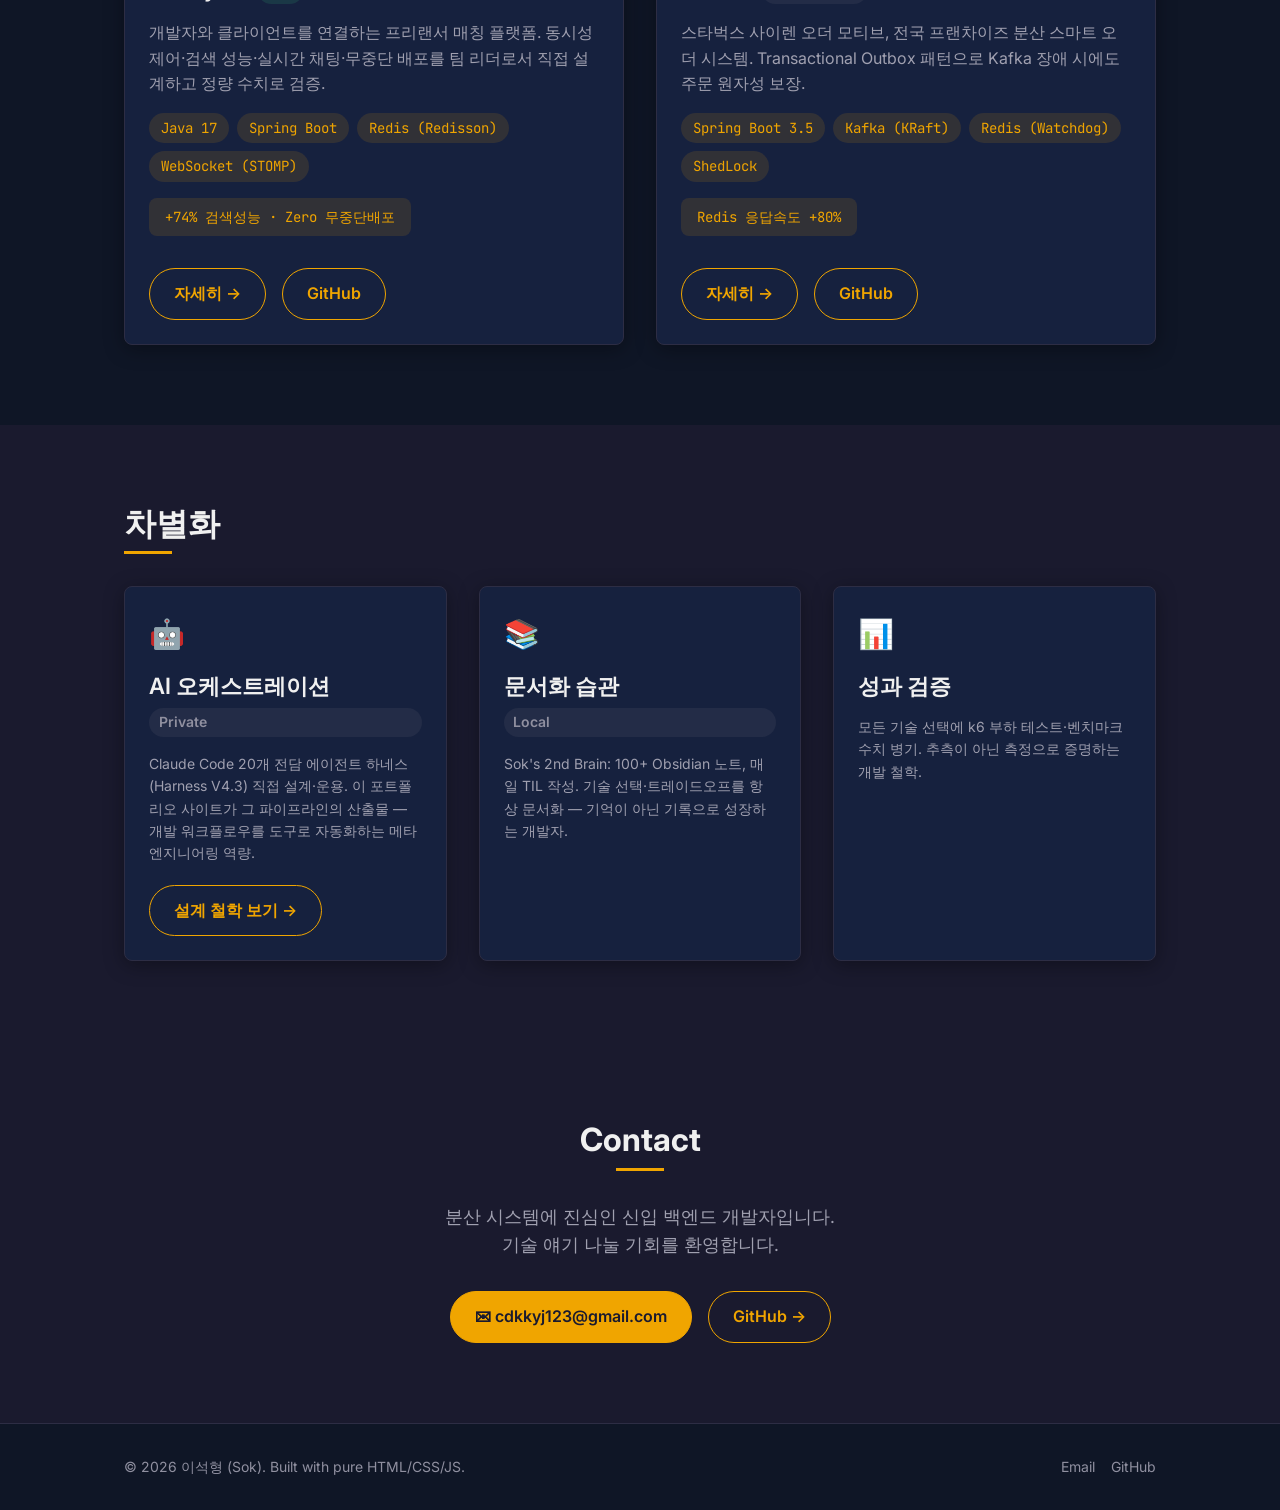
==== commit 53bf7af5: "feat: 전 페이지 가독성 개선 + POCAT/Ready's7 담당 역할 섹션 추가 - pocat.html, readys7.html: 담당 역할 섹션 신설 (팀리더 역할 목록 명" ====
--- a/index.html
+++ b/index.html
@@ -59,9 +59,15 @@
       <div class="container">
         <h2 class="section-title reveal">About</h2>
         <p class="about__intro reveal">
-          스파르타코딩클럽 Java 심화 과정을 수료하고 백엔드 개발자로 취업을 준비 중입니다.
-          분산 시스템과 이벤트 드리븐 아키텍처에 집중해 왔으며, 모든 기술 선택에 k6 부하 테스트와 벤치마크 수치를 병기하는 "정량 성과로 증명"하는 개발 문화를 추구합니다.
-          Ready's7(5인)·POCAT(5인) 두 팀 프로젝트 모두 팀 리더로서 동시성 제어·검색 성능·무중단 배포·멀티 서비스 아키텍처를 직접 설계·검증했고, 팀 프로젝트에서 얻은 한계(Redis tryLock 단일 노드 신뢰, 간단 afterCommit 방식의 내구성)를 개인 프로젝트 K-Com에서 Watchdog·Transactional Outbox로 심화 탐구했습니다.
+          스파르타코딩클럽 Java 심화 과정을 수료하고 백엔드 개발자로 취업을 준비 중입니다.<br>
+          분산 시스템과 이벤트 드리븐 아키텍처에 집중해 왔으며,<br>
+          모든 기술 선택에 k6 부하 테스트와 벤치마크 수치를 병기하는 "정량 성과로 증명"하는 개발 문화를 추구합니다.
+        </p>
+        <p class="about__intro reveal">
+          Ready's7(5인)·POCAT(5인) 두 팀 프로젝트 모두 팀 리더로서<br>
+          동시성 제어 · 검색 성능 · 무중단 배포 · 멀티 서비스 아키텍처를 직접 설계·검증했습니다.<br>
+          팀 프로젝트에서 얻은 한계(Redis tryLock 단일 노드 신뢰, afterCommit 방식의 내구성)를<br>
+          개인 프로젝트 K-Com에서 Watchdog · Transactional Outbox로 심화 탐구했습니다.
         </p>
         <div class="grid grid--3">
 
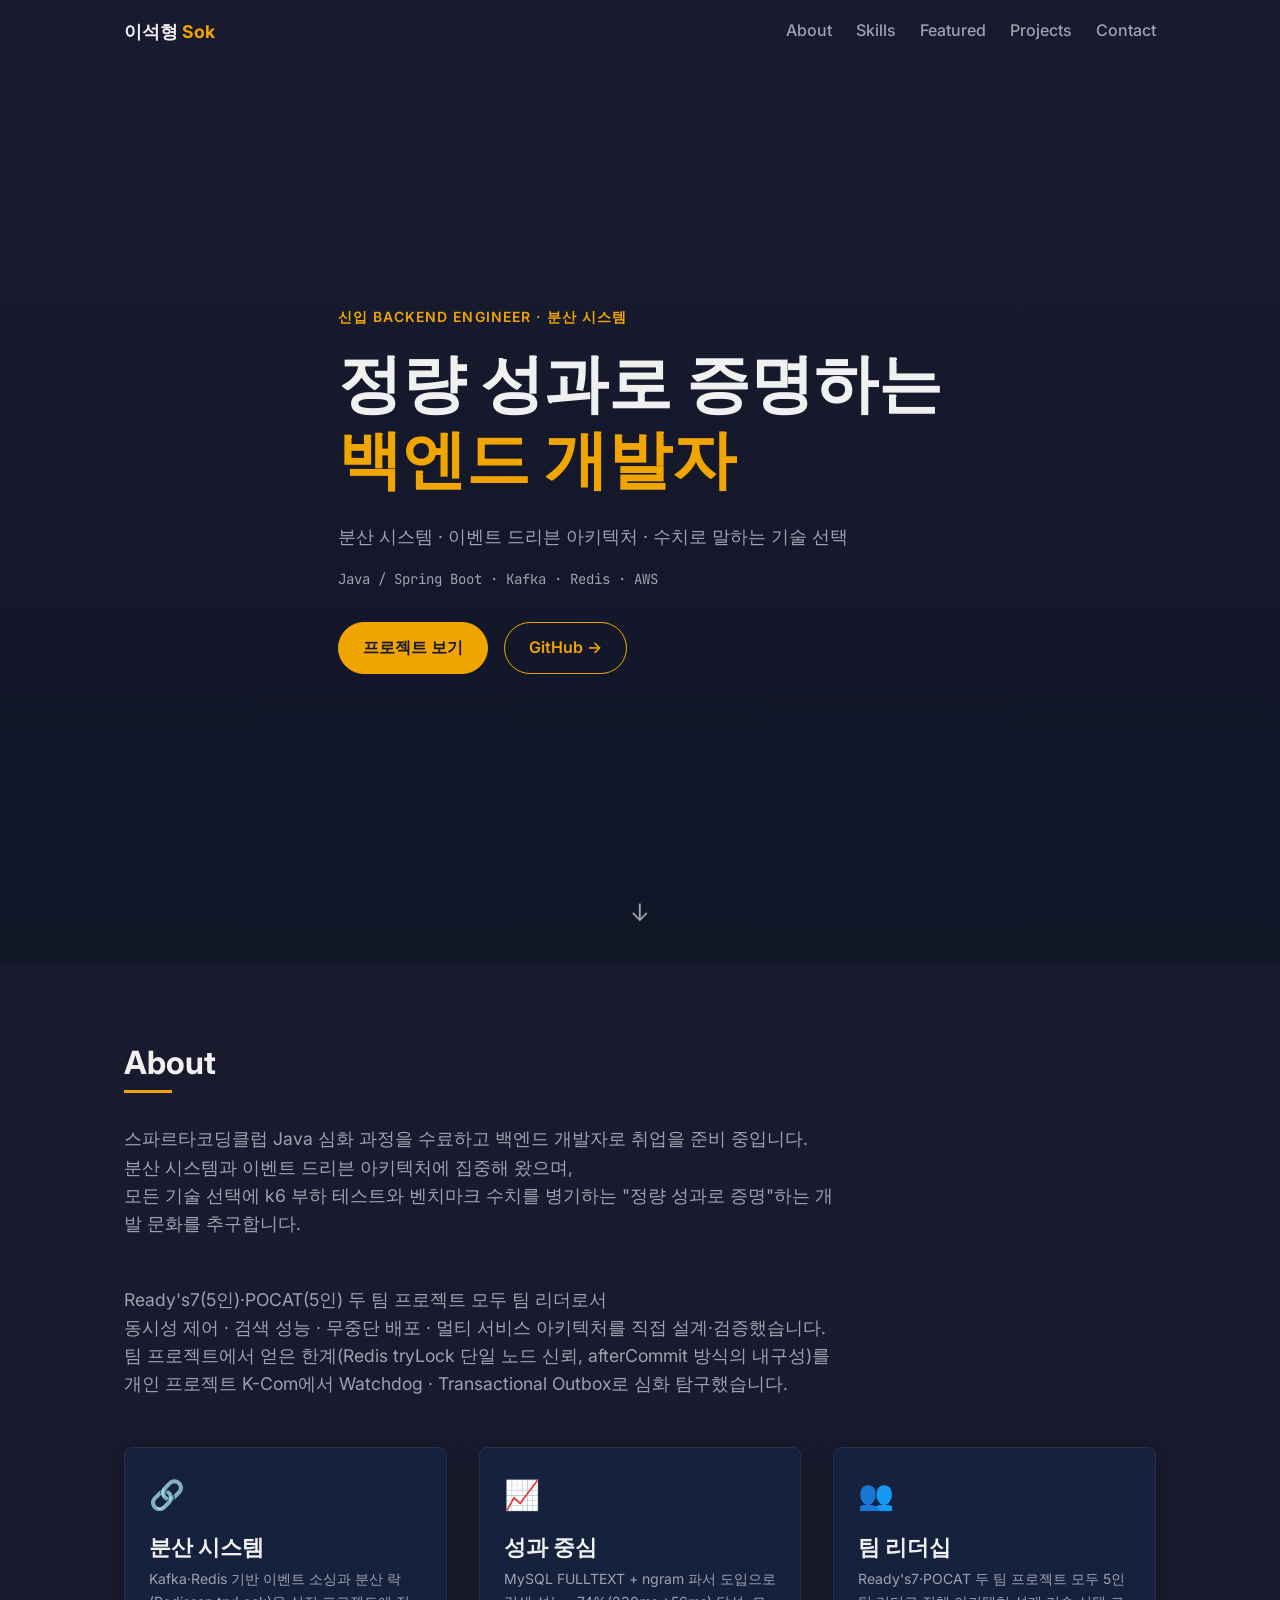
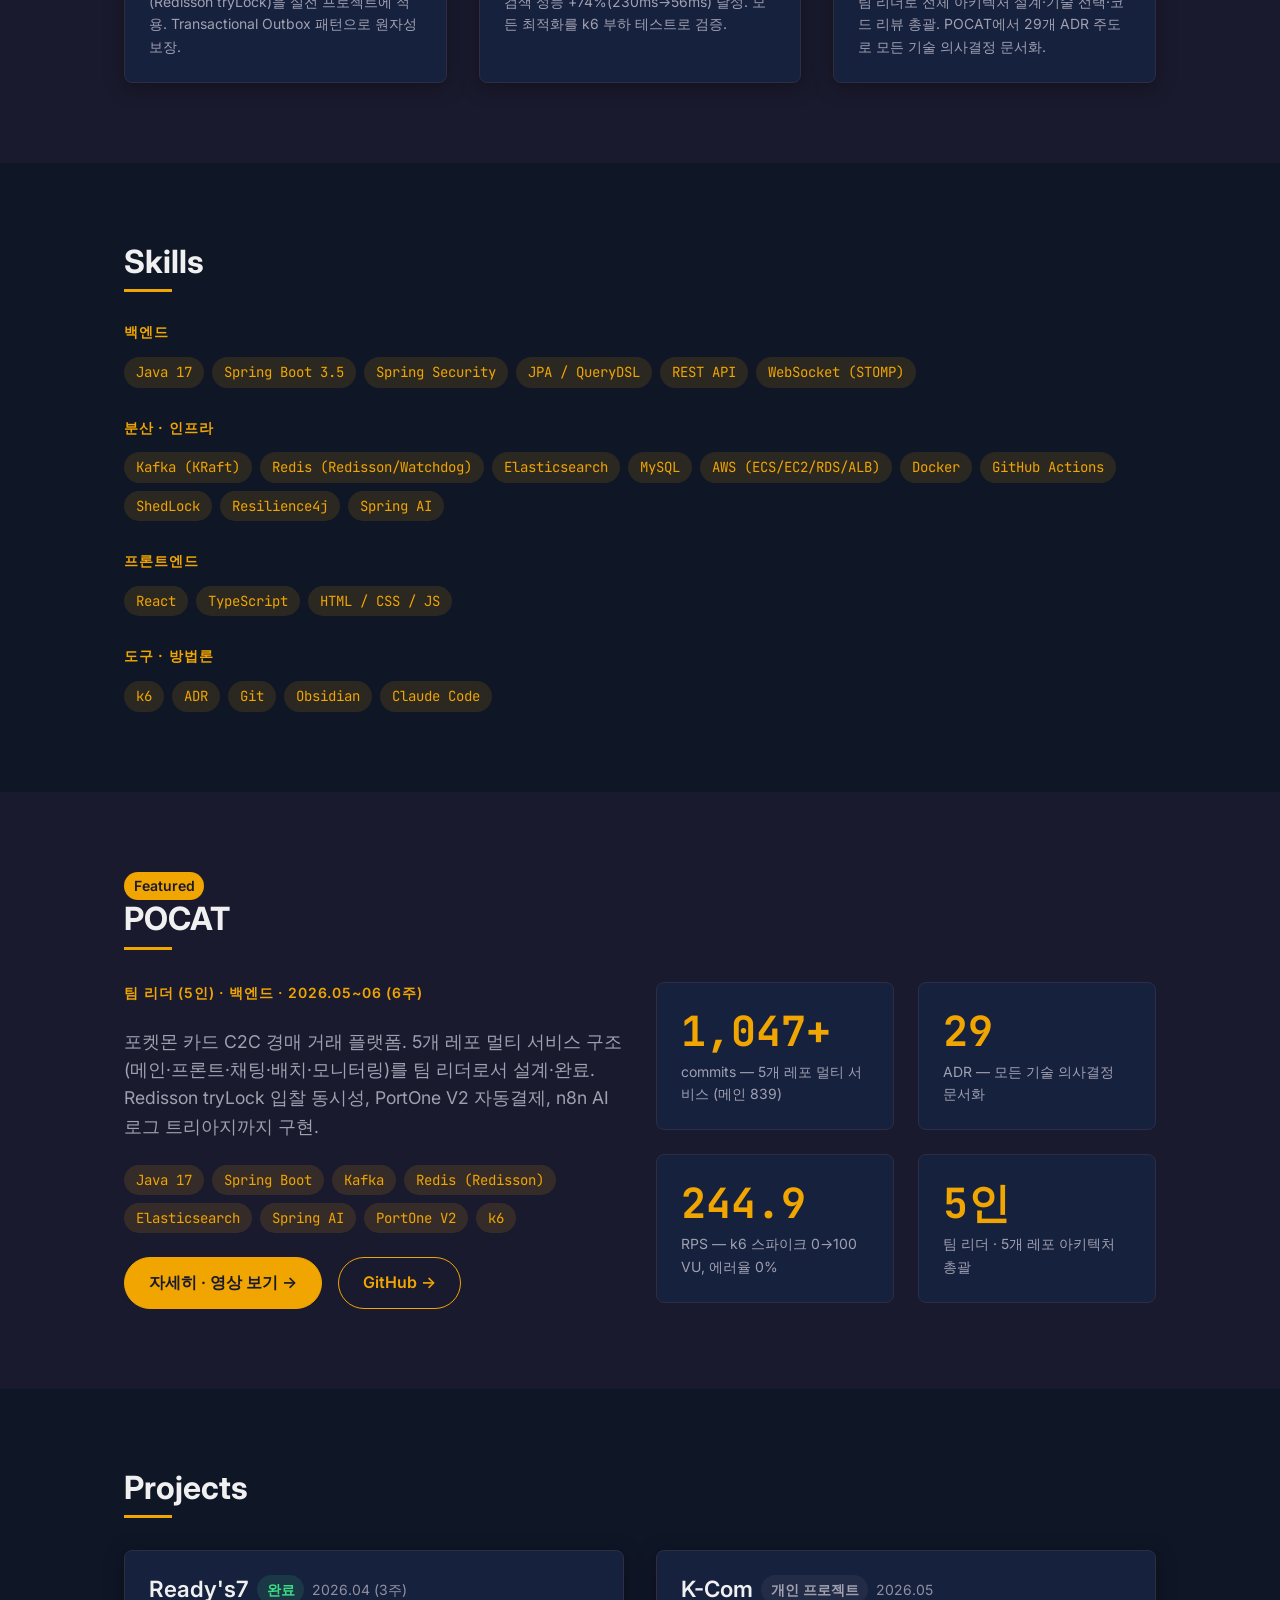
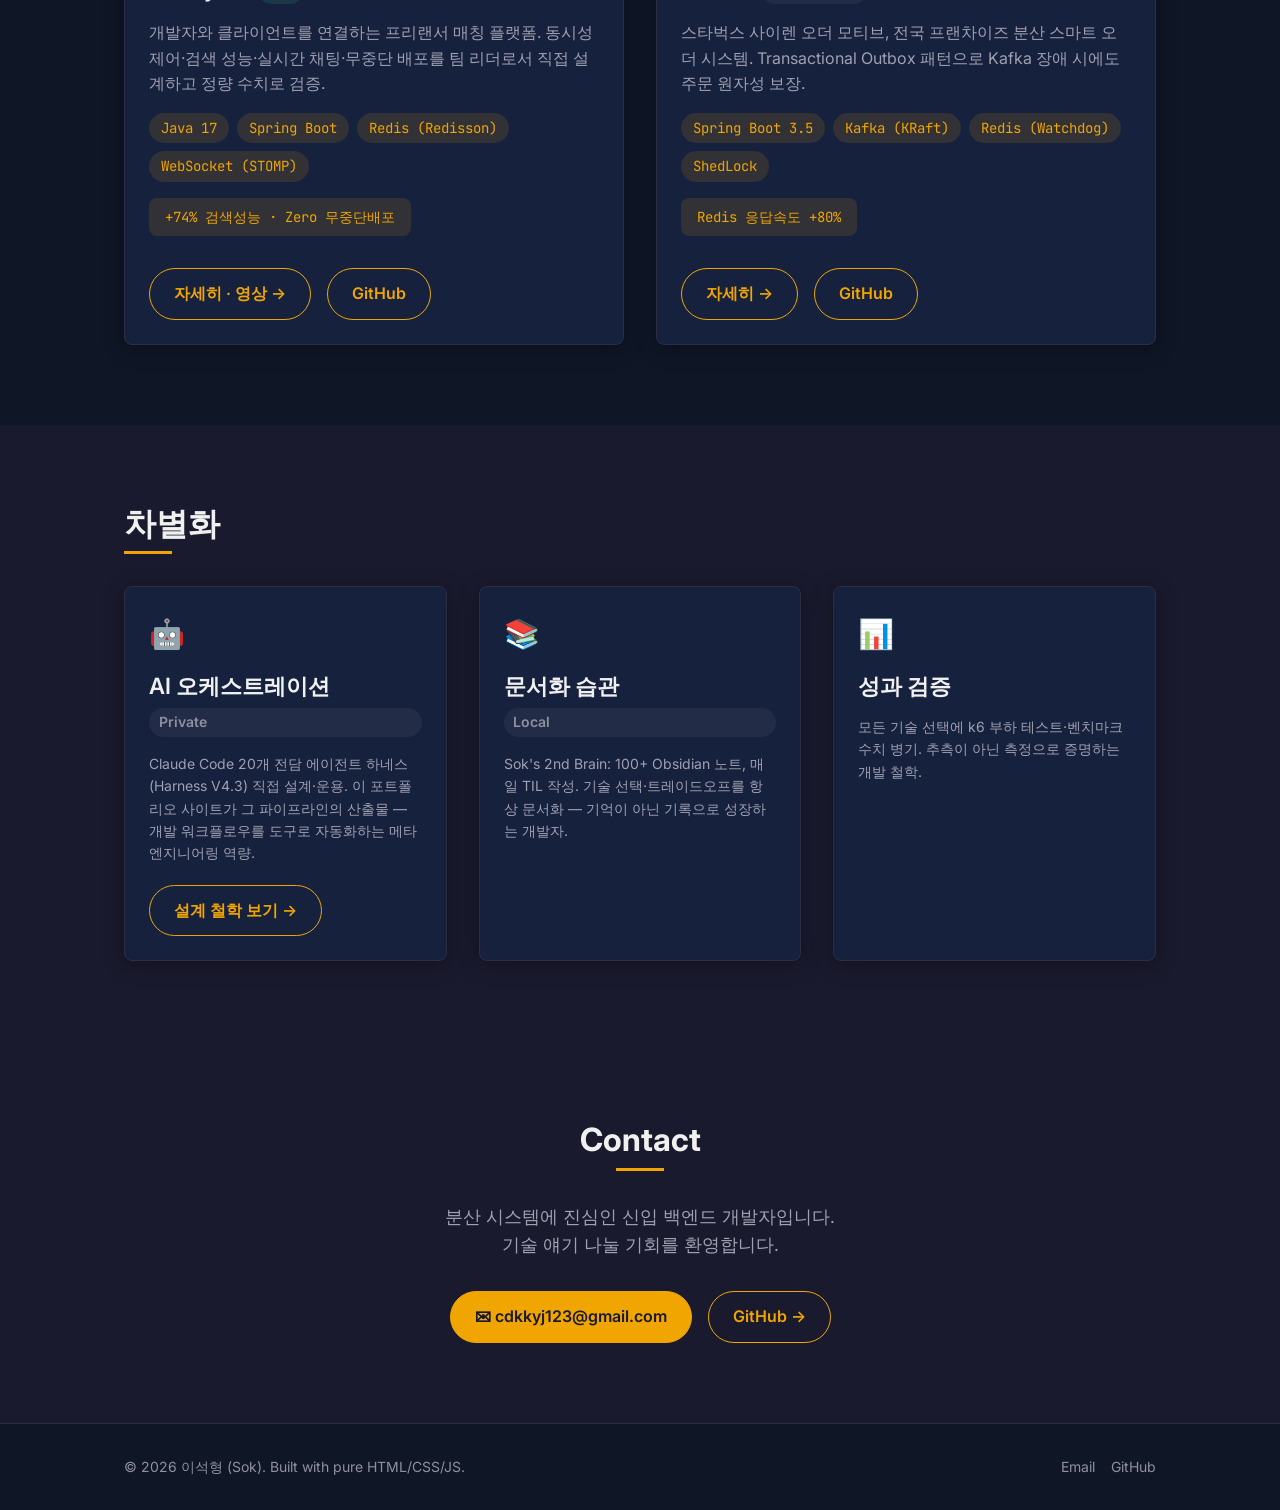
==== commit a69cde85: "feat: POCAT 시연 영상 추가 + 메인 버튼 텍스트 영상 안내 - pocat.html: Overview 아래 YouTube 임베드 (5SAFw4muVEw) - index.h" ====
--- a/index.html
+++ b/index.html
@@ -170,7 +170,7 @@
               <span class="tag">k6</span>
             </div>
             <div class="featured__cta">
-              <a class="btn btn--primary" href="./projects/pocat.html">자세히 보기 →</a>
+              <a class="btn btn--primary" href="./projects/pocat.html">자세히 · 영상 보기 →</a>
               <a class="btn btn--ghost" href="https://github.com/POCAT-sparta/pocat" target="_blank" rel="noopener">GitHub →</a>
             </div>
           </div>
@@ -220,7 +220,7 @@
             </div>
             <div class="project__metrics">+74% 검색성능 · Zero 무중단배포</div>
             <div class="project__links">
-              <a class="btn btn--ghost" href="./projects/readys7.html">자세히 →</a>
+              <a class="btn btn--ghost" href="./projects/readys7.html">자세히 · 영상 →</a>
               <a class="btn btn--ghost" href="https://github.com/Ready-s7/Readys7-project" target="_blank" rel="noopener">GitHub</a>
             </div>
           </article>
